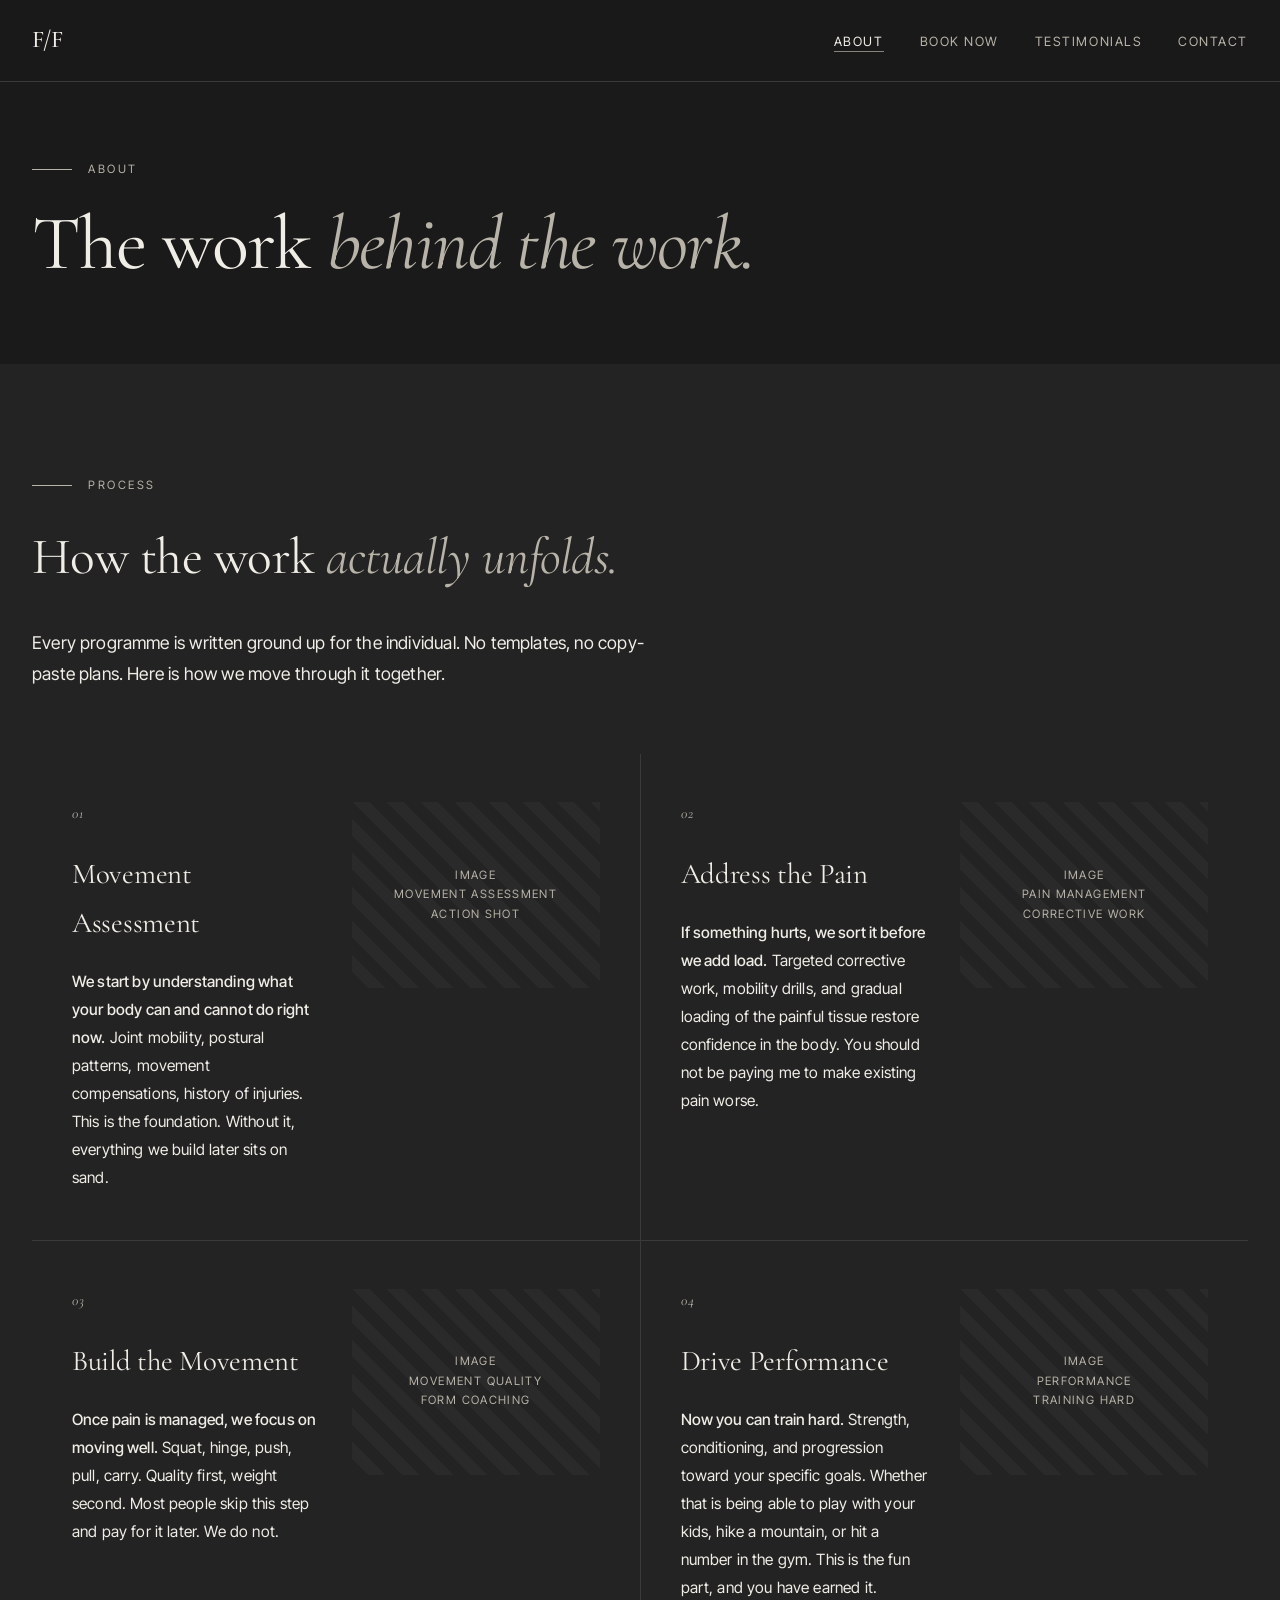
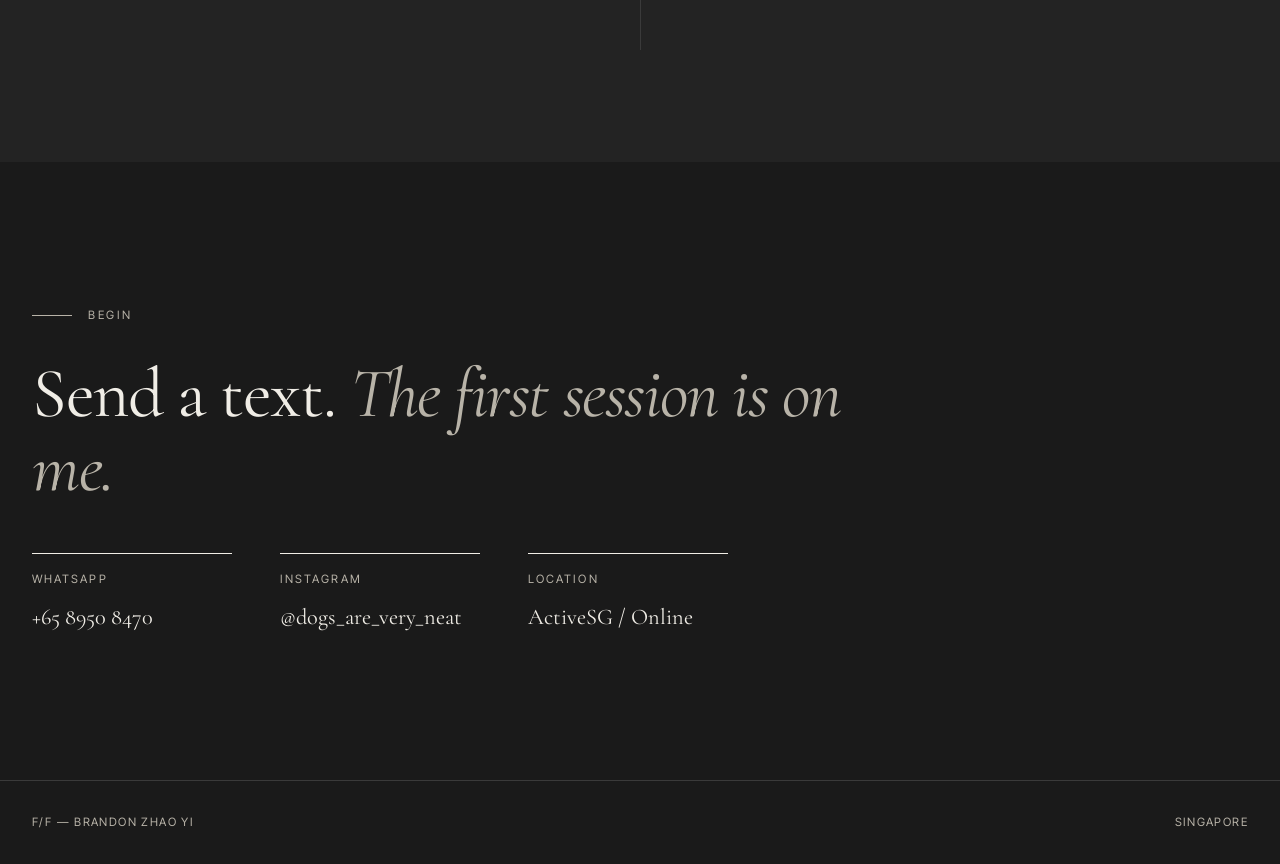
==== about.html @ a5cc58f3 "Restructure to multi-page site with shared CSS/JS and nav card triangle - Extract all text content t" ====
<!DOCTYPE html>
<html lang="en">
<head>
<meta charset="UTF-8" />
<meta name="viewport" content="width=device-width, initial-scale=1.0" />
<title>About — F/F | Brandon Zhao Yi</title>

<link rel="preconnect" href="https://fonts.googleapis.com" />
<link rel="preconnect" href="https://fonts.gstatic.com" crossorigin />
<link href="https://fonts.googleapis.com/css2?family=Cormorant+Garamond:ital,wght@0,300;0,400;0,500;1,300;1,400&family=Inter+Tight:wght@300;400;500&display=swap" rel="stylesheet" />
<link rel="stylesheet" href="styles.css" />
</head>
<body data-page="about">

<nav>
  <a href="index.html" class="logo" id="logo"></a>
  <ul class="nav-links">
    <li><a href="about.html" data-nav="about">About</a></li>
    <li><a href="book.html" data-nav="book">Book Now</a></li>
    <li><a href="testimonials.html" data-nav="testimonials">Testimonials</a></li>
    <li><a href="#contact">Contact</a></li>
  </ul>
</nav>

<div class="page-hero">
  <div class="page-hero-label reveal-up">About</div>
  <h1 class="reveal-up delay-1">The work <em>behind the work.</em></h1>
</div>

<section id="process" class="process-section" style="max-width:none;">
  <div class="process-inner">
    <div class="section-label reveal-up">Process</div>
    <h2 class="section-headline reveal-up delay-1" id="processHeading"></h2>
    <p class="process-intro reveal-up delay-2" id="processIntro"></p>
    <div class="process-grid">

      <div class="process-step reveal-up delay-1">
        <div class="process-step-inner">
          <div class="process-step-content">
            <div class="number" id="process1Number"></div>
            <h3 id="process1Title"></h3>
            <p id="process1Body"></p>
          </div>
          <div class="step-image">
            <div class="image-placeholder">IMAGE<br/>Movement Assessment<br/>Action shot</div>
          </div>
        </div>
      </div>

      <div class="process-step reveal-up delay-2">
        <div class="process-step-inner">
          <div class="process-step-content">
            <div class="number" id="process2Number"></div>
            <h3 id="process2Title"></h3>
            <p id="process2Body"></p>
          </div>
          <div class="step-image">
            <div class="image-placeholder">IMAGE<br/>Pain Management<br/>Corrective work</div>
          </div>
        </div>
      </div>

      <div class="process-step reveal-up delay-3">
        <div class="process-step-inner">
          <div class="process-step-content">
            <div class="number" id="process3Number"></div>
            <h3 id="process3Title"></h3>
            <p id="process3Body"></p>
          </div>
          <div class="step-image">
            <div class="image-placeholder">IMAGE<br/>Movement Quality<br/>Form coaching</div>
          </div>
        </div>
      </div>

      <div class="process-step reveal-up delay-4">
        <div class="process-step-inner">
          <div class="process-step-content">
            <div class="number" id="process4Number"></div>
            <h3 id="process4Title"></h3>
            <p id="process4Body"></p>
          </div>
          <div class="step-image">
            <div class="image-placeholder">IMAGE<br/>Performance<br/>Training hard</div>
          </div>
        </div>
      </div>

    </div>
  </div>
</section>

<section id="contact" class="contact">
  <div class="section-label reveal-up">Begin</div>
  <h2 class="reveal-up delay-1" id="contactHeading"></h2>
  <div class="contact-methods">
    <div class="contact-method reveal-up delay-2">
      <div class="label">WhatsApp</div>
      <a id="whatsappLink"></a>
    </div>
    <div class="contact-method reveal-up delay-3">
      <div class="label">Instagram</div>
      <a id="instagramLink" target="_blank"></a>
    </div>
    <div class="contact-method reveal-up delay-4">
      <div class="label">Location</div>
      <a id="locationText"></a>
    </div>
  </div>
</section>

<footer>
  <div id="footerLeft"></div>
  <div id="footerRight"></div>
</footer>

<script src="data.js"></script>
<script src="site.js"></script>
<script>
  initCommon();

  setHTML('processHeading', SITE.processHeading + ' <em>' + SITE.processHeadingItalic + '</em>');
  setText('processIntro', SITE.processIntro);

  // Inject process steps — bold the first sentence for scannability
  for (var i = 1; i <= 4; i++) {
    setText('process' + i + 'Number', SITE['process' + i + 'Number']);
    setText('process' + i + 'Title', SITE['process' + i + 'Title']);

    var body = SITE['process' + i + 'Body'];
    var el = document.getElementById('process' + i + 'Body');
    if (el) {
      var dot = body.indexOf('. ');
      if (dot > 0) {
        el.innerHTML = '<strong>' + body.substring(0, dot + 1) + '</strong> ' + body.substring(dot + 2);
      } else {
        el.textContent = body;
      }
    }
  }

  initReveal();
</script>

</body>
</html>
---- styles.css ----
:root {
  --bg: #1a1a1a;
  --bg-alt: #232323;
  --bg-card: #1f1f1f;
  --text: #f0ede6;
  --text-soft: #b8b3a8;
  --text-muted: #888378;
  --line: #3a3a3a;
  --highlight: #f0ede6;
}

* { margin: 0; padding: 0; box-sizing: border-box; }

html {
  scroll-behavior: smooth;
  overflow-y: scroll;
}

html::-webkit-scrollbar { width: 10px; }
html::-webkit-scrollbar-track { background: var(--bg-alt); }
html::-webkit-scrollbar-thumb { background: var(--text-muted); }
html::-webkit-scrollbar-thumb:hover { background: var(--text-soft); }
html { scrollbar-width: thin; scrollbar-color: var(--text-muted) var(--bg-alt); }

body {
  background: var(--bg);
  color: var(--text);
  font-family: 'Inter Tight', sans-serif;
  font-weight: 400;
  line-height: 1.7;
  overflow-x: hidden;
  -webkit-font-smoothing: antialiased;
  font-size: 16px;
}

/* ── NAV ─────────────────────────────────────────────── */
nav {
  position: fixed;
  top: 0; left: 0; right: 0;
  padding: 1.25rem 2rem;
  display: flex;
  justify-content: space-between;
  align-items: center;
  z-index: 100;
  background: rgba(26, 26, 26, 0.88);
  backdrop-filter: blur(10px);
  -webkit-backdrop-filter: blur(10px);
  border-bottom: 1px solid var(--line);
}

.logo {
  font-family: 'Cormorant Garamond', serif;
  font-weight: 500;
  font-size: 1.5rem;
  color: var(--text);
  text-decoration: none;
}

.nav-links {
  display: flex;
  gap: 2.25rem;
  list-style: none;
}

.nav-links a {
  color: var(--text-soft);
  text-decoration: none;
  font-size: 0.8rem;
  letter-spacing: 0.12em;
  text-transform: uppercase;
  transition: color 0.3s;
}

.nav-links a:hover,
.nav-links a.active {
  color: var(--text);
}

.nav-links a.active {
  border-bottom: 1px solid var(--text-muted);
  padding-bottom: 2px;
}

/* ── HERO ────────────────────────────────────────────── */
.hero {
  min-height: 100vh;
  padding: 8rem 2rem 4rem;
  display: flex;
  flex-direction: column;
  justify-content: center;
  position: relative;
}

.hero-meta, .hero-meta-right {
  position: absolute;
  top: 6rem;
  font-size: 0.72rem;
  letter-spacing: 0.18em;
  text-transform: uppercase;
  color: var(--text-soft);
}
.hero-meta { left: 2rem; }
.hero-meta-right { right: 2rem; text-align: right; }

.marquee {
  overflow: hidden;
  white-space: nowrap;
  margin: 1rem 0;
}

.marquee-track {
  display: inline-block;
  animation: marquee-scroll 35s linear infinite;
  font-family: 'Cormorant Garamond', serif;
  font-weight: 400;
  font-size: clamp(4rem, 13vw, 13rem);
  line-height: 1;
  letter-spacing: -0.02em;
  color: var(--text);
}

.marquee-track span {
  display: inline-block;
  padding-right: 4rem;
}

.marquee-track .slash {
  font-style: italic;
  color: var(--text-soft);
}

@keyframes marquee-scroll {
  0%   { transform: translateX(0); }
  100% { transform: translateX(-50%); }
}

.hero-tagline {
  max-width: 560px;
  margin-top: 2rem;
  font-size: 1.05rem;
  color: var(--text);
  line-height: 1.75;
  letter-spacing: 0.01em;
}

.cta-row {
  display: flex;
  gap: 1rem;
  margin-top: 2.5rem;
  flex-wrap: wrap;
}

.btn {
  display: inline-block;
  padding: 0.95rem 2rem;
  font-size: 0.8rem;
  letter-spacing: 0.12em;
  text-transform: uppercase;
  text-decoration: none;
  border: 1px solid var(--text);
  color: var(--text);
  background: transparent;
  transition: background 0.3s, color 0.3s;
  cursor: pointer;
  font-family: inherit;
}

.btn:hover { background: var(--text); color: var(--bg); }

.btn-filled {
  background: var(--text);
  color: var(--bg);
}

.btn-filled:hover { background: transparent; color: var(--text); }

/* ── SECTIONS ────────────────────────────────────────── */
section {
  padding: 7rem 2rem;
  max-width: 1400px;
  margin: 0 auto;
}

.section-label {
  font-size: 0.72rem;
  letter-spacing: 0.22em;
  text-transform: uppercase;
  color: var(--text-soft);
  margin-bottom: 2rem;
  display: flex;
  align-items: center;
  gap: 1rem;
}

.section-label::before {
  content: '';
  width: 40px;
  height: 1px;
  background: var(--text-soft);
}

/* ── PAGE HERO (sub-pages) ───────────────────────────── */
.page-hero {
  padding: 10rem 2rem 5rem;
  max-width: 1400px;
  margin: 0 auto;
}

.page-hero-label {
  font-size: 0.72rem;
  letter-spacing: 0.22em;
  text-transform: uppercase;
  color: var(--text-soft);
  margin-bottom: 1.5rem;
  display: flex;
  align-items: center;
  gap: 1rem;
}

.page-hero-label::before {
  content: '';
  width: 40px;
  height: 1px;
  background: var(--text-soft);
}

.page-hero h1 {
  font-family: 'Cormorant Garamond', serif;
  font-weight: 400;
  font-size: clamp(2.8rem, 6vw, 5.5rem);
  line-height: 1.05;
  letter-spacing: -0.02em;
  color: var(--text);
  max-width: 900px;
}

.page-hero h1 em {
  font-style: italic;
  color: var(--text-soft);
}

/* ── PHILOSOPHY ──────────────────────────────────────── */
.philosophy {
  display: grid;
  grid-template-columns: 1fr 1fr;
  gap: 5rem;
  align-items: start;
}

.philosophy-text h2,
.section-headline {
  font-family: 'Cormorant Garamond', serif;
  font-weight: 400;
  font-size: clamp(2rem, 4vw, 3.2rem);
  line-height: 1.15;
  letter-spacing: -0.01em;
  margin-bottom: 2.5rem;
  color: var(--text);
}

.philosophy-text h2 em,
.section-headline em {
  font-style: italic;
  color: var(--text-soft);
}

.philosophy-text p {
  font-size: 1.05rem;
  color: var(--text);
  margin-bottom: 2rem;
  max-width: 480px;
  line-height: 1.8;
  letter-spacing: 0.01em;
}

.philosophy-text p::first-line {
  font-weight: 500;
}

.philosophy-image {
  aspect-ratio: 3/4;
  background: var(--bg-alt);
  position: relative;
  overflow: hidden;
}

/* ── IMAGE PLACEHOLDERS ──────────────────────────────── */
.image-placeholder {
  position: absolute;
  inset: 0;
  display: flex;
  align-items: center;
  justify-content: center;
  color: var(--text-soft);
  font-size: 0.72rem;
  letter-spacing: 0.12em;
  text-transform: uppercase;
  text-align: center;
  padding: 2rem;
  background: repeating-linear-gradient(
    45deg,
    var(--bg-alt),
    var(--bg-alt) 12px,
    #2a2a2a 12px,
    #2a2a2a 24px
  );
}

.service-card-image {
  aspect-ratio: 16/9;
  background: var(--bg);
  position: relative;
  overflow: hidden;
  margin: -2.75rem -2.75rem 2rem;
}

.process-step-inner {
  display: grid;
  grid-template-columns: 1fr 1fr;
  gap: 2rem;
  align-items: start;
}

.step-image {
  aspect-ratio: 4/3;
  background: var(--bg);
  position: relative;
  overflow: hidden;
}

.testimonial-photo {
  width: 72px;
  height: 72px;
  background: var(--bg-alt);
  position: relative;
  overflow: hidden;
  margin-bottom: 1.25rem;
}

/* ── NAV CARDS (landing page triangle) ──────────────── */
.nav-cards-section {
  padding: 0;
  max-width: none;
  margin: 0;
}

.nav-cards {
  display: grid;
  grid-template-columns: 1fr 1fr;
  gap: 1px;
  background: var(--line);
}

.nav-card {
  position: relative;
  overflow: hidden;
  min-height: 260px;
  background: rgba(240, 237, 230, 0.04);
  display: flex;
  flex-direction: column;
  justify-content: flex-end;
  padding: 2.75rem;
  text-decoration: none;
  color: var(--text);
  transition: background 0.4s ease, border-color 0.3s ease;
  border: none;
}

.nav-card:hover {
  background: rgba(240, 237, 230, 0.09);
}

.nav-card--top {
  grid-column: 1 / -1;
  min-height: 300px;
}

.nav-card-label {
  font-size: 0.72rem;
  letter-spacing: 0.22em;
  text-transform: uppercase;
  color: var(--text-muted);
  margin-bottom: 0.75rem;
  transition: color 0.3s;
}

.nav-card:hover .nav-card-label {
  color: var(--text-soft);
}

.nav-card-title {
  font-family: 'Cormorant Garamond', serif;
  font-weight: 400;
  font-size: clamp(2rem, 3.5vw, 3rem);
  line-height: 1.1;
  letter-spacing: -0.01em;
  color: var(--text);
}

.nav-card-arrow {
  position: absolute;
  top: 2.75rem;
  right: 2.75rem;
  font-size: 1.3rem;
  color: var(--text-muted);
  transition: transform 0.3s ease, color 0.3s ease;
}

.nav-card:hover .nav-card-arrow {
  transform: translateX(6px);
  color: var(--text-soft);
}

/* Hover preview overlay — slides up from bottom */
.nav-card-overlay {
  position: absolute;
  bottom: 0;
  left: 0;
  right: 0;
  background: rgba(26, 26, 26, 0.93);
  padding: 1.5rem 2.75rem;
  transform: translateY(100%);
  transition: transform 0.35s ease;
  border-top: 1px solid var(--line);
}

.nav-card:hover .nav-card-overlay {
  transform: translateY(0);
}

.nav-card-overlay p {
  font-family: 'Cormorant Garamond', serif;
  font-style: italic;
  font-size: 1.1rem;
  color: var(--text-soft);
  line-height: 1.5;
  max-width: 480px;
}

/* ── SERVICES (book now page) ────────────────────────── */
.services-overview-section {
  padding: 5rem 2rem 2rem;
  max-width: 1400px;
  margin: 0 auto;
}

.services-overview-block {
  border-left: 2px solid var(--text-muted);
  padding-left: 2rem;
  max-width: 680px;
}

.services-overview-block p {
  font-size: 1.1rem;
  color: var(--text);
  line-height: 1.8;
  letter-spacing: 0.01em;
}

.services-overview-placeholder {
  font-style: italic;
  color: var(--text-muted);
  font-size: 0.9rem;
}

.services-grid {
  display: grid;
  grid-template-columns: repeat(2, 1fr);
  gap: 1px;
  background: var(--line);
  margin-top: 3rem;
}

.service-card {
  background: var(--bg-card);
  padding: 2.75rem;
  display: flex;
  flex-direction: column;
  min-height: 320px;
}

.service-card h3 {
  font-family: 'Cormorant Garamond', serif;
  font-weight: 500;
  font-size: 1.65rem;
  margin-bottom: 0.5rem;
  color: var(--text);
}

.service-card .price {
  font-family: 'Cormorant Garamond', serif;
  font-style: italic;
  color: var(--text-soft);
  margin-bottom: 1.5rem;
  font-size: 1.05rem;
}

.service-card p {
  color: var(--text);
  font-size: 0.97rem;
  margin-bottom: auto;
  line-height: 1.75;
  letter-spacing: 0.01em;
}

.service-card .pack-detail {
  margin-top: 1.5rem;
}

.pack-detail-list {
  list-style: none;
  padding-top: 1.25rem;
  border-top: 1px solid var(--line);
}

.pack-detail-list li {
  font-size: 0.85rem;
  color: var(--text-soft);
  padding: 0.4rem 0;
  display: flex;
  align-items: center;
  gap: 0.75rem;
  line-height: 1.5;
}

.pack-detail-list li::before {
  content: '—';
  color: var(--text-muted);
  flex-shrink: 0;
}

/* ── PROCESS ─────────────────────────────────────────── */
.process-section {
  background: var(--bg-alt);
  padding: 7rem 2rem;
  margin: 0;
  max-width: none;
}

.process-inner {
  max-width: 1400px;
  margin: 0 auto;
}

.process-intro {
  font-size: 1.1rem;
  color: var(--text);
  max-width: 640px;
  margin-bottom: 4rem;
  line-height: 1.8;
  letter-spacing: 0.01em;
}

.process-grid {
  display: grid;
  grid-template-columns: repeat(2, 1fr);
  gap: 1px;
  background: var(--line);
}

.process-step {
  background: var(--bg-alt);
  padding: 3rem 2.5rem;
  position: relative;
}

.process-step .number {
  font-family: 'Cormorant Garamond', serif;
  font-style: italic;
  font-size: 0.9rem;
  color: var(--text-soft);
  letter-spacing: 0.1em;
  margin-bottom: 1.5rem;
}

.process-step h3 {
  font-family: 'Cormorant Garamond', serif;
  font-weight: 400;
  font-size: 1.8rem;
  margin-bottom: 1.25rem;
  color: var(--text);
  letter-spacing: -0.01em;
}

.process-step p {
  color: var(--text);
  font-size: 0.97rem;
  line-height: 1.8;
  letter-spacing: 0.01em;
}

.process-step p strong {
  font-weight: 500;
  color: var(--text);
}

/* ── TESTIMONIALS ────────────────────────────────────── */
.testimonials {
  background: var(--bg);
  padding: 7rem 2rem;
  margin: 0;
  max-width: none;
}

.testimonials-inner {
  max-width: 1400px;
  margin: 0 auto;
}

.testimonial-grid {
  display: grid;
  grid-template-columns: repeat(2, 1fr);
  gap: 3.5rem;
  margin-top: 3rem;
}

.testimonial {
  border-left: 1px solid var(--text-muted);
  padding-left: 1.75rem;
}

.testimonial blockquote {
  font-family: 'Cormorant Garamond', serif;
  font-weight: 400;
  font-size: 1.3rem;
  line-height: 1.6;
  margin-bottom: 1.5rem;
  color: var(--text);
  font-style: italic;
}

.testimonial cite {
  font-style: normal;
  font-size: 0.78rem;
  letter-spacing: 0.18em;
  text-transform: uppercase;
  color: var(--text-soft);
}

/* ── CREDENTIALS ─────────────────────────────────────── */
.creds {
  display: grid;
  grid-template-columns: 1fr 2fr;
  gap: 5rem;
  align-items: start;
}

.creds-list {
  list-style: none;
}

.creds-list li {
  padding: 1.4rem 0;
  border-bottom: 1px solid var(--line);
  display: flex;
  justify-content: space-between;
  align-items: baseline;
  gap: 1rem;
  font-size: 0.97rem;
  color: var(--text);
}

.creds-list li span:last-child {
  color: var(--text-soft);
  font-size: 0.75rem;
  letter-spacing: 0.12em;
  text-transform: uppercase;
  flex-shrink: 0;
}

/* ── CONTACT ─────────────────────────────────────────── */
.contact {
  text-align: left;
  padding: 9rem 2rem;
}

.contact h2 {
  font-family: 'Cormorant Garamond', serif;
  font-weight: 400;
  font-size: clamp(2.3rem, 5.5vw, 4.5rem);
  line-height: 1.05;
  letter-spacing: -0.02em;
  margin-bottom: 3rem;
  max-width: 900px;
  color: var(--text);
}

.contact h2 em {
  font-style: italic;
  color: var(--text-soft);
}

.contact-methods {
  display: flex;
  gap: 3rem;
  flex-wrap: wrap;
  margin-top: 3rem;
}

.contact-method {
  border-top: 1px solid var(--text);
  padding-top: 1rem;
  min-width: 200px;
}

.contact-method .label {
  font-size: 0.72rem;
  letter-spacing: 0.18em;
  text-transform: uppercase;
  color: var(--text-soft);
  margin-bottom: 0.5rem;
}

.contact-method a {
  font-family: 'Cormorant Garamond', serif;
  font-size: 1.4rem;
  color: var(--text);
  text-decoration: none;
  transition: opacity 0.3s;
}

.contact-method a:hover { opacity: 0.6; }

/* ── FOOTER ──────────────────────────────────────────── */
footer {
  border-top: 1px solid var(--line);
  padding: 2rem;
  display: flex;
  justify-content: space-between;
  font-size: 0.72rem;
  letter-spacing: 0.12em;
  text-transform: uppercase;
  color: var(--text-soft);
  flex-wrap: wrap;
  gap: 1rem;
}

/* ── SCROLL REVEAL ───────────────────────────────────── */
.reveal-up {
  opacity: 0;
  transform: translateY(40px);
  transition: opacity 0.85s ease, transform 0.85s ease;
}

.reveal-left {
  opacity: 0;
  transform: translateX(-50px);
  transition: opacity 0.85s ease, transform 0.85s ease;
}

.reveal-right {
  opacity: 0;
  transform: translateX(50px);
  transition: opacity 0.85s ease, transform 0.85s ease;
}

.reveal-up.visible,
.reveal-left.visible,
.reveal-right.visible {
  opacity: 1;
  transform: translate(0, 0);
}

.delay-1 { transition-delay: 0.12s; }
.delay-2 { transition-delay: 0.24s; }
.delay-3 { transition-delay: 0.36s; }
.delay-4 { transition-delay: 0.48s; }

/* ── MOBILE ──────────────────────────────────────────── */
@media (max-width: 768px) {
  body { font-size: 15px; }

  nav { padding: 1rem 1.25rem; }
  .logo { font-size: 1.3rem; }
  .nav-links { gap: 1.25rem; }
  .nav-links a { font-size: 0.7rem; letter-spacing: 0.08em; }

  .hero {
    padding: 7rem 1.25rem 3rem;
    min-height: auto;
  }
  .hero-meta, .hero-meta-right {
    position: static;
    margin-bottom: 0.5rem;
    font-size: 0.65rem;
    text-align: left;
  }
  .hero-meta-right { margin-bottom: 1.5rem; }

  .marquee-track { font-size: clamp(3rem, 18vw, 6rem); }
  .marquee-track span { padding-right: 2rem; }

  .hero-tagline { font-size: 1rem; margin-top: 1.5rem; }

  .cta-row { flex-direction: column; gap: 0.75rem; }
  .btn { width: 100%; text-align: center; padding: 1rem; }

  section { padding: 4.5rem 1.25rem; }
  .testimonials, .process-section { padding: 4.5rem 1.25rem; }
  .contact { padding: 5rem 1.25rem; }

  .page-hero { padding: 7rem 1.25rem 3rem; }

  .philosophy,
  .services-grid,
  .process-grid,
  .testimonial-grid,
  .creds {
    grid-template-columns: 1fr;
    gap: 2.5rem;
  }

  .services-grid, .process-grid { gap: 1px; }
  .service-card, .process-step {
    padding: 2rem 1.5rem;
    min-height: auto;
  }

  .process-step-inner { grid-template-columns: 1fr; }
  .service-card-image { margin: -2rem -1.5rem 1.5rem; }

  .testimonial { padding-left: 1.25rem; }
  .testimonial blockquote { font-size: 1.1rem; }

  .contact-methods { flex-direction: column; gap: 1.5rem; }
  .contact-method { width: 100%; }
  .contact-method a { font-size: 1.2rem; }

  .creds-list li {
    flex-direction: column;
    align-items: flex-start;
    gap: 0.4rem;
  }

  footer { flex-direction: column; text-align: center; }

  /* Nav cards on mobile — stack and show preview text inline */
  .nav-cards {
    grid-template-columns: 1fr;
  }
  .nav-card--top {
    grid-column: 1;
  }
  .nav-card {
    min-height: 180px;
  }
  .nav-card-overlay {
    position: static;
    transform: none;
    background: transparent;
    border-top: 1px solid var(--line);
    padding: 1rem 0 0;
  }
  .nav-card-overlay p {
    font-size: 0.97rem;
  }

  .services-overview-section { padding: 3rem 1.25rem 1rem; }
}
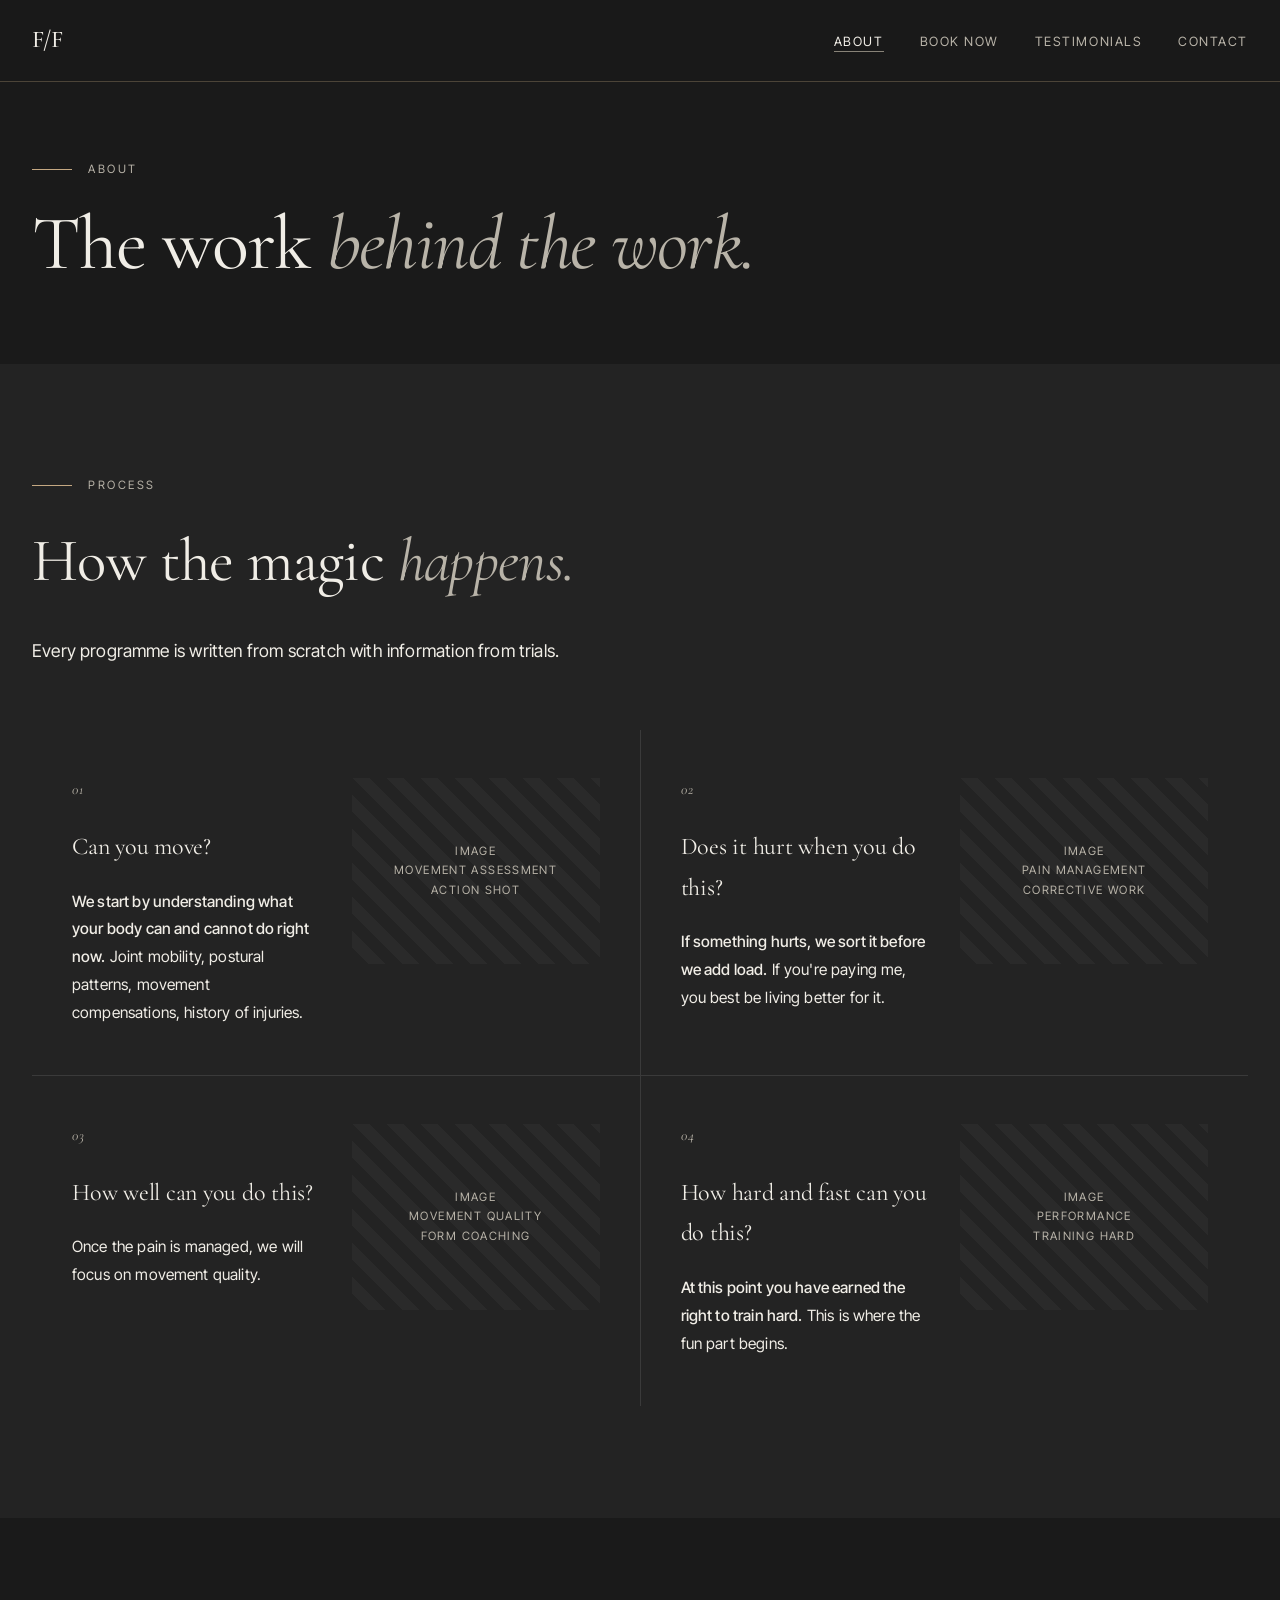
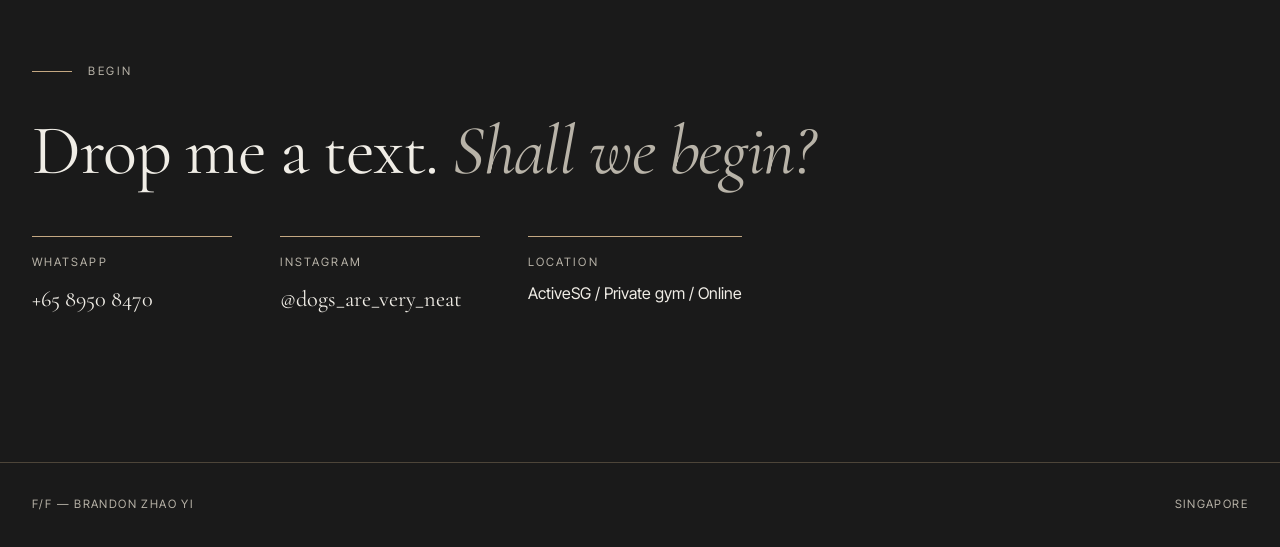
==== commit b056f744: "Implement critique fixes + simplify entire codebase Content fixes: - Add featured client quote secti" ====
--- a/about.html
+++ b/about.html
@@ -4,7 +4,6 @@
 <meta charset="UTF-8" />
 <meta name="viewport" content="width=device-width, initial-scale=1.0" />
 <title>About — F/F | Brandon Zhao Yi</title>
-
 <link rel="preconnect" href="https://fonts.googleapis.com" />
 <link rel="preconnect" href="https://fonts.gstatic.com" crossorigin />
 <link href="https://fonts.googleapis.com/css2?family=Cormorant+Garamond:ital,wght@0,300;0,400;0,500;1,300;1,400&family=Inter+Tight:wght@300;400;500&display=swap" rel="stylesheet" />
@@ -26,6 +25,12 @@
   <div class="page-hero-label reveal-up">About</div>
   <h1 class="reveal-up delay-1">The work <em>behind the work.</em></h1>
 </div>
+
+<!-- Personal intro — shown when aboutIntro is filled in data.js -->
+<section id="aboutIntroSection" class="about-intro-section">
+  <div class="section-label reveal-up">About me</div>
+  <p class="about-intro-text reveal-up delay-1" id="aboutIntroText"></p>
+</section>
 
 <section id="process" class="process-section" style="max-width:none;">
   <div class="process-inner">
@@ -93,20 +98,7 @@
 <section id="contact" class="contact">
   <div class="section-label reveal-up">Begin</div>
   <h2 class="reveal-up delay-1" id="contactHeading"></h2>
-  <div class="contact-methods">
-    <div class="contact-method reveal-up delay-2">
-      <div class="label">WhatsApp</div>
-      <a id="whatsappLink"></a>
-    </div>
-    <div class="contact-method reveal-up delay-3">
-      <div class="label">Instagram</div>
-      <a id="instagramLink" target="_blank"></a>
-    </div>
-    <div class="contact-method reveal-up delay-4">
-      <div class="label">Location</div>
-      <a id="locationText"></a>
-    </div>
-  </div>
+  <div class="contact-methods" id="contactMethods"></div>
 </section>
 
 <footer>
@@ -118,27 +110,7 @@
 <script src="site.js"></script>
 <script>
   initCommon();
-
-  setHTML('processHeading', SITE.processHeading + ' <em>' + SITE.processHeadingItalic + '</em>');
-  setText('processIntro', SITE.processIntro);
-
-  // Inject process steps — bold the first sentence for scannability
-  for (var i = 1; i <= 4; i++) {
-    setText('process' + i + 'Number', SITE['process' + i + 'Number']);
-    setText('process' + i + 'Title', SITE['process' + i + 'Title']);
-
-    var body = SITE['process' + i + 'Body'];
-    var el = document.getElementById('process' + i + 'Body');
-    if (el) {
-      var dot = body.indexOf('. ');
-      if (dot > 0) {
-        el.innerHTML = '<strong>' + body.substring(0, dot + 1) + '</strong> ' + body.substring(dot + 2);
-      } else {
-        el.textContent = body;
-      }
-    }
-  }
-
+  initAboutPage();
   initReveal();
 </script>
 
--- a/styles.css
+++ b/styles.css
@@ -7,6 +7,8 @@
   --text-muted: #888378;
   --line: #3a3a3a;
   --highlight: #f0ede6;
+  --beige: #c4a882;
+  --beige-subtle: rgba(196, 168, 130, 0.3);
 }
 
 * { margin: 0; padding: 0; box-sizing: border-box; }
@@ -45,7 +47,7 @@
   background: rgba(26, 26, 26, 0.88);
   backdrop-filter: blur(10px);
   -webkit-backdrop-filter: blur(10px);
-  border-bottom: 1px solid var(--line);
+  border-bottom: 1px solid var(--beige-subtle);
 }
 
 .logo {
@@ -196,7 +198,7 @@
   content: '';
   width: 40px;
   height: 1px;
-  background: var(--text-soft);
+  background: var(--beige);
 }
 
 /* ── PAGE HERO (sub-pages) ───────────────────────────── */
@@ -221,7 +223,7 @@
   content: '';
   width: 40px;
   height: 1px;
-  background: var(--text-soft);
+  background: var(--beige);
 }
 
 .page-hero h1 {
@@ -251,8 +253,8 @@
 .section-headline {
   font-family: 'Cormorant Garamond', serif;
   font-weight: 400;
-  font-size: clamp(2rem, 4vw, 3.2rem);
-  line-height: 1.15;
+  font-size: clamp(2.4rem, 5vw, 3.8rem);
+  line-height: 1.1;
   letter-spacing: -0.01em;
   margin-bottom: 2.5rem;
   color: var(--text);
@@ -348,67 +350,80 @@
   display: grid;
   grid-template-columns: 1fr 1fr;
   gap: 1px;
-  background: var(--line);
+  background: var(--bg);
 }
 
 .nav-card {
   position: relative;
   overflow: hidden;
-  min-height: 260px;
-  background: rgba(240, 237, 230, 0.04);
+  min-height: 320px;
+  background: var(--bg-card);
   display: flex;
   flex-direction: column;
-  justify-content: flex-end;
+  justify-content: center;
+  align-items: center;
+  text-align: center;
   padding: 2.75rem;
   text-decoration: none;
   color: var(--text);
-  transition: background 0.4s ease, border-color 0.3s ease;
-  border: none;
+  transition: background 0.4s ease;
+  border: 1px solid var(--beige-subtle);
 }
 
 .nav-card:hover {
-  background: rgba(240, 237, 230, 0.09);
+  background: #262626;
 }
 
 .nav-card--top {
   grid-column: 1 / -1;
-  min-height: 300px;
+  min-height: 360px;
 }
 
 .nav-card-label {
-  font-size: 0.72rem;
-  letter-spacing: 0.22em;
-  text-transform: uppercase;
+  font-family: 'Cormorant Garamond', serif;
+  font-weight: 500;
+  font-size: clamp(3rem, 5vw, 4.2rem);
+  letter-spacing: -0.01em;
+  text-transform: none;
+  color: var(--text);
+  margin-bottom: 0.5rem;
+  line-height: 1.05;
+  transition: color 0.3s;
+}
+
+.nav-card:hover .nav-card-label {
+  color: var(--text);
+}
+
+.nav-card-title {
+  font-family: 'Inter Tight', sans-serif;
+  font-weight: 400;
+  font-size: 0.82rem;
+  letter-spacing: 0.1em;
+  line-height: 1.5;
   color: var(--text-muted);
-  margin-bottom: 0.75rem;
-  transition: color 0.3s;
-}
-
-.nav-card:hover .nav-card-label {
-  color: var(--text-soft);
-}
-
-.nav-card-title {
-  font-family: 'Cormorant Garamond', serif;
-  font-weight: 400;
-  font-size: clamp(2rem, 3.5vw, 3rem);
-  line-height: 1.1;
-  letter-spacing: -0.01em;
-  color: var(--text);
+  text-transform: uppercase;
+}
+
+.nav-card-title em {
+  font-style: italic;
+  color: var(--text-muted);
+  text-transform: none;
+  letter-spacing: 0.02em;
 }
 
 .nav-card-arrow {
-  position: absolute;
-  top: 2.75rem;
-  right: 2.75rem;
-  font-size: 1.3rem;
-  color: var(--text-muted);
-  transition: transform 0.3s ease, color 0.3s ease;
+  display: block;
+  margin-top: 1.5rem;
+  font-size: 1.1rem;
+  color: var(--beige);
+  opacity: 0.6;
+  transition: transform 0.3s ease, opacity 0.3s ease;
 }
 
 .nav-card:hover .nav-card-arrow {
   transform: translateX(6px);
-  color: var(--text-soft);
+  opacity: 1;
 }
 
 /* Hover preview overlay — slides up from bottom */
@@ -421,7 +436,7 @@
   padding: 1.5rem 2.75rem;
   transform: translateY(100%);
   transition: transform 0.35s ease;
-  border-top: 1px solid var(--line);
+  border-top: 1px solid var(--beige-subtle);
 }
 
 .nav-card:hover .nav-card-overlay {
@@ -435,6 +450,46 @@
   color: var(--text-soft);
   line-height: 1.5;
   max-width: 480px;
+}
+
+/* ── FEATURED QUOTE (landing page) ──────────────────── */
+.featured-quote-section {
+  padding: 5rem 2rem;
+  max-width: 900px;
+  margin: 0 auto;
+  text-align: center;
+}
+
+.featured-quote-section blockquote {
+  font-family: 'Cormorant Garamond', serif;
+  font-size: clamp(1.4rem, 3vw, 2rem);
+  font-style: italic;
+  line-height: 1.55;
+  color: var(--text);
+  margin-bottom: 1.25rem;
+}
+
+.featured-quote-section cite {
+  font-style: normal;
+  font-size: 0.78rem;
+  letter-spacing: 0.18em;
+  text-transform: uppercase;
+  color: var(--text-soft);
+}
+
+/* ── ABOUT INTRO (about page) ────────────────────────── */
+.about-intro-section {
+  padding: 5rem 2rem 0;
+  max-width: 1400px;
+  margin: 0 auto;
+}
+
+.about-intro-text {
+  font-size: 1.1rem;
+  color: var(--text);
+  line-height: 1.8;
+  max-width: 680px;
+  letter-spacing: 0.01em;
 }
 
 /* ── SERVICES (book now page) ────────────────────────── */
@@ -445,7 +500,7 @@
 }
 
 .services-overview-block {
-  border-left: 2px solid var(--text-muted);
+  border-left: 2px solid var(--beige);
   padding-left: 2rem;
   max-width: 680px;
 }
@@ -482,7 +537,7 @@
 .service-card h3 {
   font-family: 'Cormorant Garamond', serif;
   font-weight: 500;
-  font-size: 1.65rem;
+  font-size: 1.4rem;
   margin-bottom: 0.5rem;
   color: var(--text);
 }
@@ -501,6 +556,7 @@
   margin-bottom: auto;
   line-height: 1.75;
   letter-spacing: 0.01em;
+  max-width: 65ch;
 }
 
 .service-card .pack-detail {
@@ -510,7 +566,7 @@
 .pack-detail-list {
   list-style: none;
   padding-top: 1.25rem;
-  border-top: 1px solid var(--line);
+  border-top: 1px solid var(--beige-subtle);
 }
 
 .pack-detail-list li {
@@ -527,6 +583,31 @@
   content: '—';
   color: var(--text-muted);
   flex-shrink: 0;
+}
+
+.btn-book {
+  margin-top: 2rem;
+  padding: 1.15rem 2rem;
+  min-height: 56px;
+  display: flex;
+  align-items: center;
+  justify-content: center;
+  background: var(--beige);
+  color: #1a1a1a;
+  font-family: 'Inter Tight', sans-serif;
+  font-size: 0.85rem;
+  font-weight: 500;
+  letter-spacing: 0.14em;
+  text-transform: uppercase;
+  text-decoration: none;
+  border: 1px solid var(--beige);
+  transition: background 0.25s, color 0.25s;
+  flex-shrink: 0;
+}
+
+.btn-book:hover {
+  background: transparent;
+  color: var(--beige);
 }
 
 /* ── PROCESS ─────────────────────────────────────────── */
@@ -576,7 +657,7 @@
 .process-step h3 {
   font-family: 'Cormorant Garamond', serif;
   font-weight: 400;
-  font-size: 1.8rem;
+  font-size: 1.5rem;
   margin-bottom: 1.25rem;
   color: var(--text);
   letter-spacing: -0.01em;
@@ -587,6 +668,7 @@
   font-size: 0.97rem;
   line-height: 1.8;
   letter-spacing: 0.01em;
+  max-width: 65ch;
 }
 
 .process-step p strong {
@@ -615,7 +697,7 @@
 }
 
 .testimonial {
-  border-left: 1px solid var(--text-muted);
+  border-left: 1px solid var(--beige);
   padding-left: 1.75rem;
 }
 
@@ -651,7 +733,7 @@
 
 .creds-list li {
   padding: 1.4rem 0;
-  border-bottom: 1px solid var(--line);
+  border-bottom: 1px solid var(--beige-subtle);
   display: flex;
   justify-content: space-between;
   align-items: baseline;
@@ -698,7 +780,7 @@
 }
 
 .contact-method {
-  border-top: 1px solid var(--text);
+  border-top: 1px solid var(--beige);
   padding-top: 1rem;
   min-width: 200px;
 }
@@ -723,7 +805,7 @@
 
 /* ── FOOTER ──────────────────────────────────────────── */
 footer {
-  border-top: 1px solid var(--line);
+  border-top: 1px solid var(--beige-subtle);
   padding: 2rem;
   display: flex;
   justify-content: space-between;
@@ -840,15 +922,19 @@
   }
   .nav-card--top {
     grid-column: 1;
+    min-height: 220px;
   }
   .nav-card {
-    min-height: 180px;
+    min-height: 200px;
+    align-items: flex-start;
+    text-align: left;
+    background: var(--bg-card);
   }
   .nav-card-overlay {
     position: static;
     transform: none;
     background: transparent;
-    border-top: 1px solid var(--line);
+    border-top: 1px solid var(--beige-subtle);
     padding: 1rem 0 0;
   }
   .nav-card-overlay p {
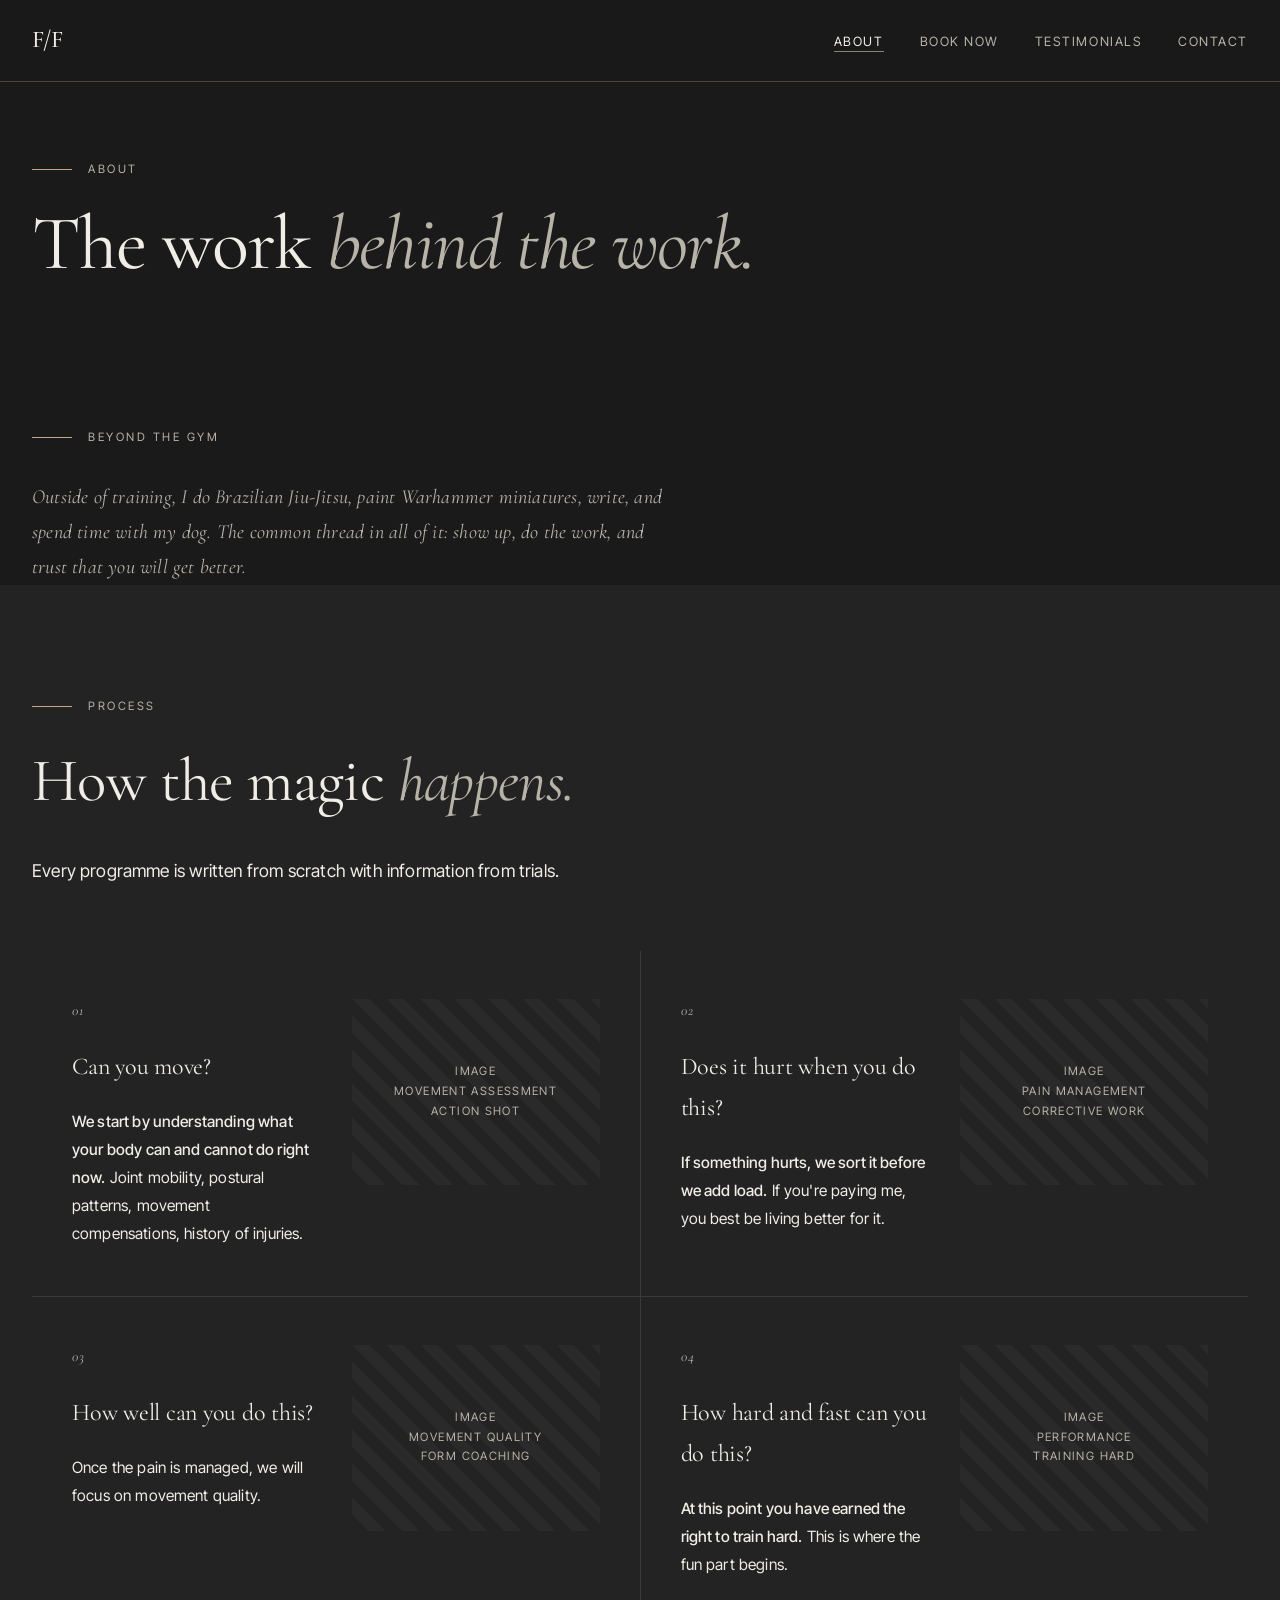
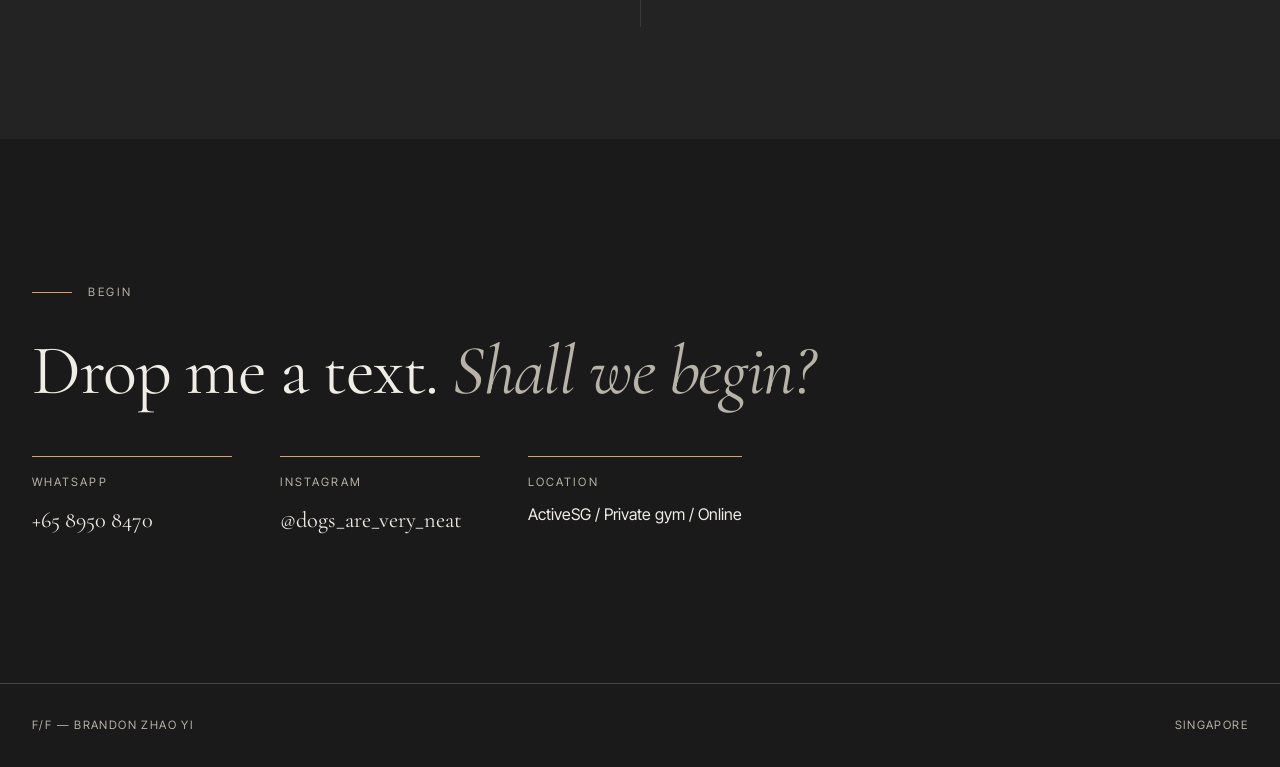
==== commit 96540302: "Add articles/Substack section and hobbies to About page Articles section: - 3 featured articles with" ====
--- a/about.html
+++ b/about.html
@@ -30,6 +30,30 @@
 <section id="aboutIntroSection" class="about-intro-section">
   <div class="section-label reveal-up">About me</div>
   <p class="about-intro-text reveal-up delay-1" id="aboutIntroText"></p>
+</section>
+
+<!-- Hobbies — shown when hobbies is filled in data.js -->
+<section id="hobbiesSection" class="hobbies-section">
+  <div class="section-label reveal-up">Beyond the gym</div>
+  <p class="hobbies-text reveal-up delay-1" id="hobbiesText"></p>
+</section>
+
+<!-- Articles — shown when any article is filled in data.js -->
+<section id="articlesSection" class="articles-section">
+  <div class="section-label reveal-up">Writing</div>
+  <h2 class="section-headline reveal-up delay-1" id="articlesHeading"></h2>
+
+  <!-- 3 featured articles with alternating image/text layout -->
+  <div id="articlesFeatured"></div>
+
+  <!-- Scrollable archive of older articles -->
+  <div id="articlesArchiveWrapper">
+    <div class="section-label reveal-up">More</div>
+    <div class="articles-archive" id="articlesArchive"></div>
+  </div>
+
+  <!-- Link to full Substack -->
+  <div class="articles-substack reveal-up" id="articlesSubstack"></div>
 </section>
 
 <section id="process" class="process-section" style="max-width:none;">
--- a/styles.css
+++ b/styles.css
@@ -609,6 +609,171 @@
   background: transparent;
   color: var(--beige);
 }
+
+/* ── HOBBIES (about page) ────────────────────────────── */
+.hobbies-section {
+  padding: 4rem 2rem 0;
+  max-width: 1400px;
+  margin: 0 auto;
+}
+
+.hobbies-text {
+  font-family: 'Cormorant Garamond', serif;
+  font-style: italic;
+  font-size: 1.25rem;
+  color: var(--text-soft);
+  line-height: 1.75;
+  max-width: 640px;
+  letter-spacing: 0.01em;
+}
+
+/* ── ARTICLES (about page) ───────────────────────────── */
+.articles-section {
+  padding: 6rem 2rem;
+  max-width: 1400px;
+  margin: 0 auto;
+}
+
+/* Featured articles: alternating image/text */
+.articles-featured {
+  margin-top: 3rem;
+}
+
+.article-featured {
+  display: grid;
+  grid-template-columns: 1fr 1fr;
+  gap: 5rem;
+  align-items: center;
+  padding: 4rem 0;
+  border-bottom: 1px solid var(--beige-subtle);
+}
+
+.article-featured:last-child {
+  border-bottom: none;
+}
+
+/* Even articles: swap image and text order */
+.article-featured:nth-child(even) .article-featured-image { order: 2; }
+.article-featured:nth-child(even) .article-featured-text  { order: 1; }
+
+.article-featured-image {
+  aspect-ratio: 3/2;
+  background: var(--bg-alt);
+  position: relative;
+  overflow: hidden;
+}
+
+.article-featured-text h3 {
+  font-family: 'Cormorant Garamond', serif;
+  font-weight: 400;
+  font-size: clamp(1.6rem, 3vw, 2.2rem);
+  line-height: 1.2;
+  letter-spacing: -0.01em;
+  color: var(--text);
+  margin-bottom: 1.25rem;
+}
+
+.article-featured-text p {
+  font-size: 0.97rem;
+  color: var(--text-soft);
+  line-height: 1.8;
+  margin-bottom: 1.5rem;
+  max-width: 55ch;
+}
+
+.article-read-link {
+  font-family: 'Inter Tight', sans-serif;
+  font-size: 0.78rem;
+  letter-spacing: 0.14em;
+  text-transform: uppercase;
+  color: var(--beige);
+  text-decoration: none;
+  display: inline-flex;
+  align-items: center;
+  gap: 0.5rem;
+  transition: gap 0.25s ease;
+}
+
+.article-read-link:hover { gap: 0.9rem; }
+
+/* Archive scroller */
+.articles-archive-wrapper {
+  margin-top: 4rem;
+  padding-top: 3rem;
+  border-top: 1px solid var(--beige-subtle);
+}
+
+.articles-archive-wrapper .section-label {
+  margin-bottom: 1.25rem;
+}
+
+.articles-archive {
+  max-height: 280px;
+  overflow-y: auto;
+  border: 1px solid var(--beige-subtle);
+  scrollbar-width: thin;
+  scrollbar-color: var(--beige-subtle) transparent;
+}
+
+.articles-archive::-webkit-scrollbar       { width: 4px; }
+.articles-archive::-webkit-scrollbar-track { background: transparent; }
+.articles-archive::-webkit-scrollbar-thumb { background: var(--beige-subtle); border-radius: 2px; }
+
+.article-archive-item {
+  display: flex;
+  align-items: baseline;
+  gap: 1.5rem;
+  padding: 1.1rem 1.5rem;
+  border-bottom: 1px solid var(--line);
+  text-decoration: none;
+  color: var(--text);
+  transition: background 0.2s;
+}
+
+.article-archive-item:last-child { border-bottom: none; }
+.article-archive-item:hover      { background: rgba(240, 237, 230, 0.04); }
+
+.article-archive-title {
+  font-family: 'Cormorant Garamond', serif;
+  font-size: 1.15rem;
+  color: var(--text);
+  flex: 1;
+}
+
+.article-archive-excerpt {
+  font-size: 0.8rem;
+  color: var(--text-muted);
+  max-width: 38ch;
+  line-height: 1.5;
+}
+
+.article-archive-arrow {
+  color: var(--beige);
+  font-size: 0.85rem;
+  flex-shrink: 0;
+}
+
+/* "Read all on Substack" link */
+.articles-substack {
+  margin-top: 2.5rem;
+  padding-top: 2.5rem;
+  border-top: 1px solid var(--beige-subtle);
+}
+
+.articles-substack a {
+  font-family: 'Inter Tight', sans-serif;
+  font-size: 0.78rem;
+  letter-spacing: 0.14em;
+  text-transform: uppercase;
+  color: var(--beige);
+  text-decoration: none;
+  display: inline-flex;
+  align-items: center;
+  gap: 0.5rem;
+  transition: gap 0.25s ease;
+}
+
+.articles-substack a:hover { gap: 0.9rem; }
 
 /* ── PROCESS ─────────────────────────────────────────── */
 .process-section {
@@ -942,4 +1107,19 @@
   }
 
   .services-overview-section { padding: 3rem 1.25rem 1rem; }
-}
+
+  /* Articles mobile */
+  .articles-section { padding: 4rem 1.25rem; }
+  .article-featured {
+    grid-template-columns: 1fr;
+    gap: 2rem;
+    padding: 3rem 0;
+  }
+  .article-featured:nth-child(even) .article-featured-image { order: 0; }
+  .article-featured:nth-child(even) .article-featured-text  { order: 0; }
+  .article-archive-excerpt { display: none; }
+
+  /* Hobbies mobile */
+  .hobbies-section { padding: 3rem 1.25rem 0; }
+  .hobbies-text { font-size: 1.1rem; }
+}
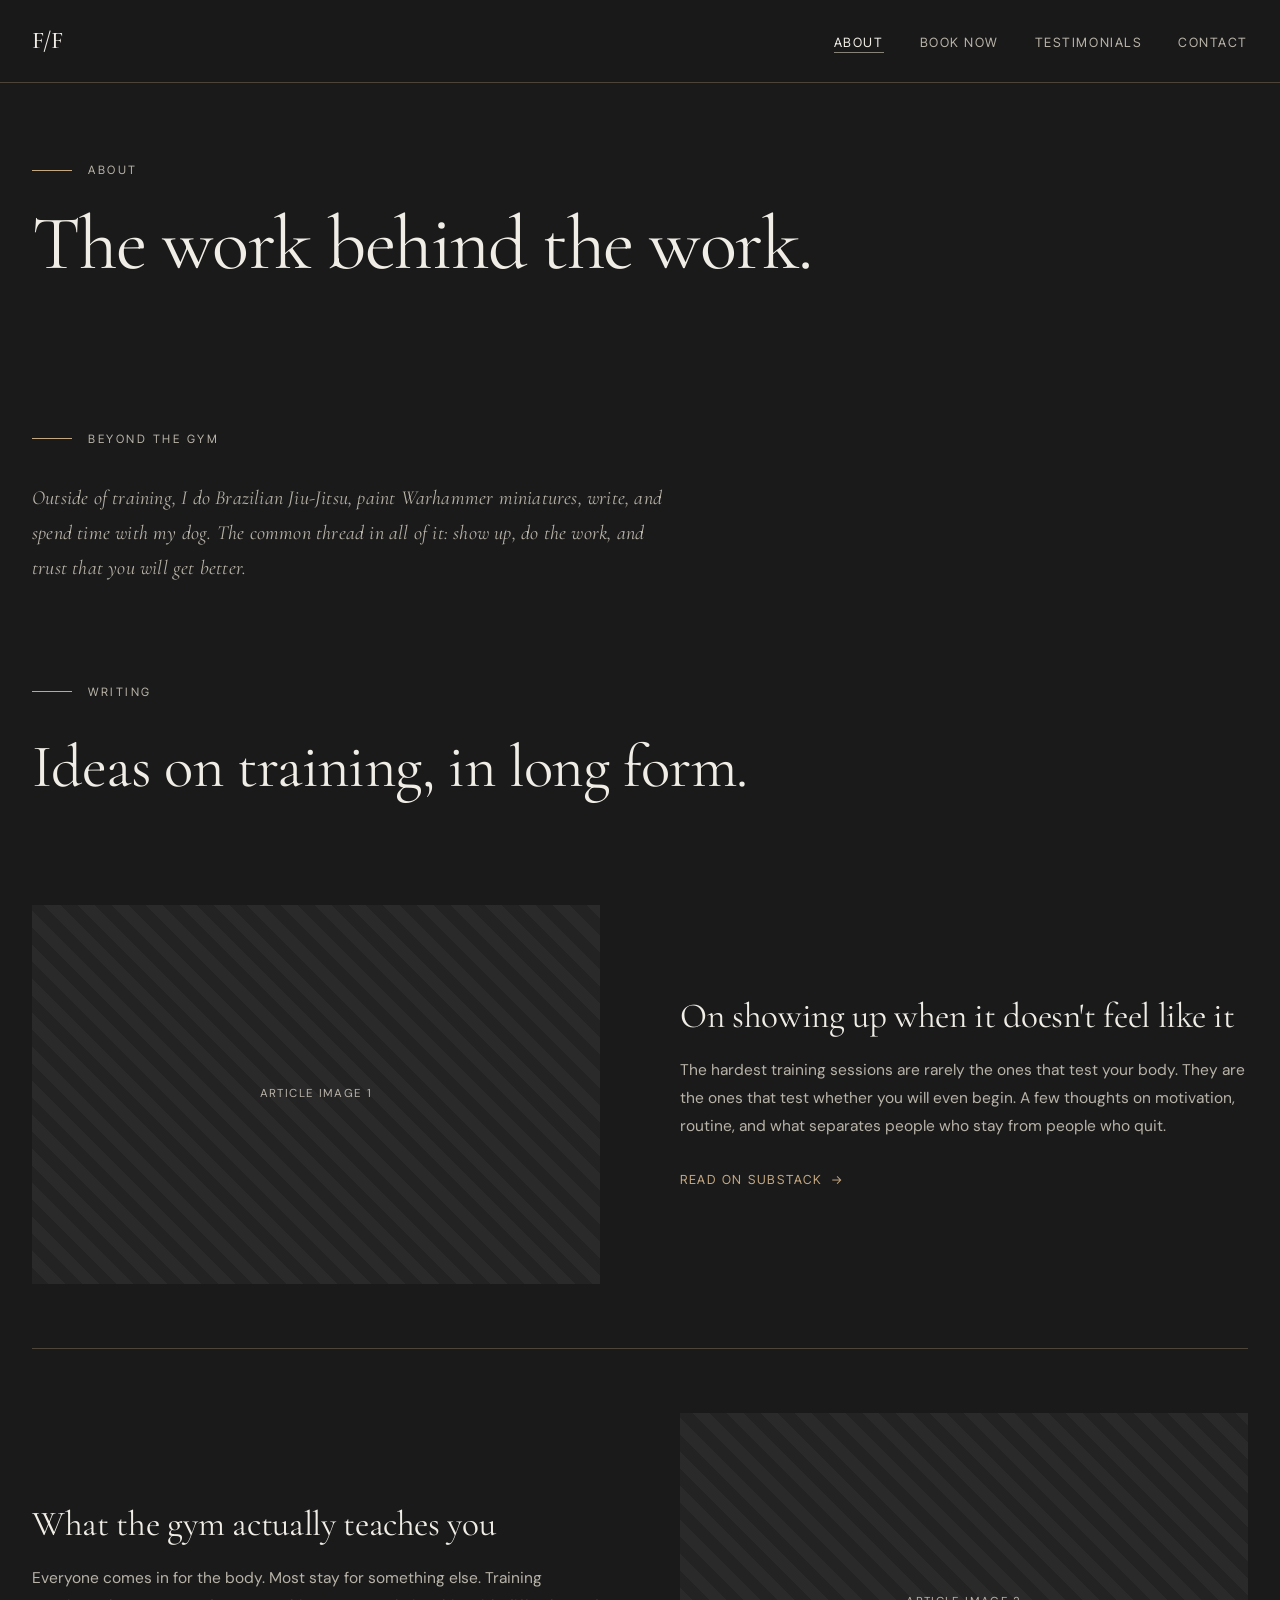
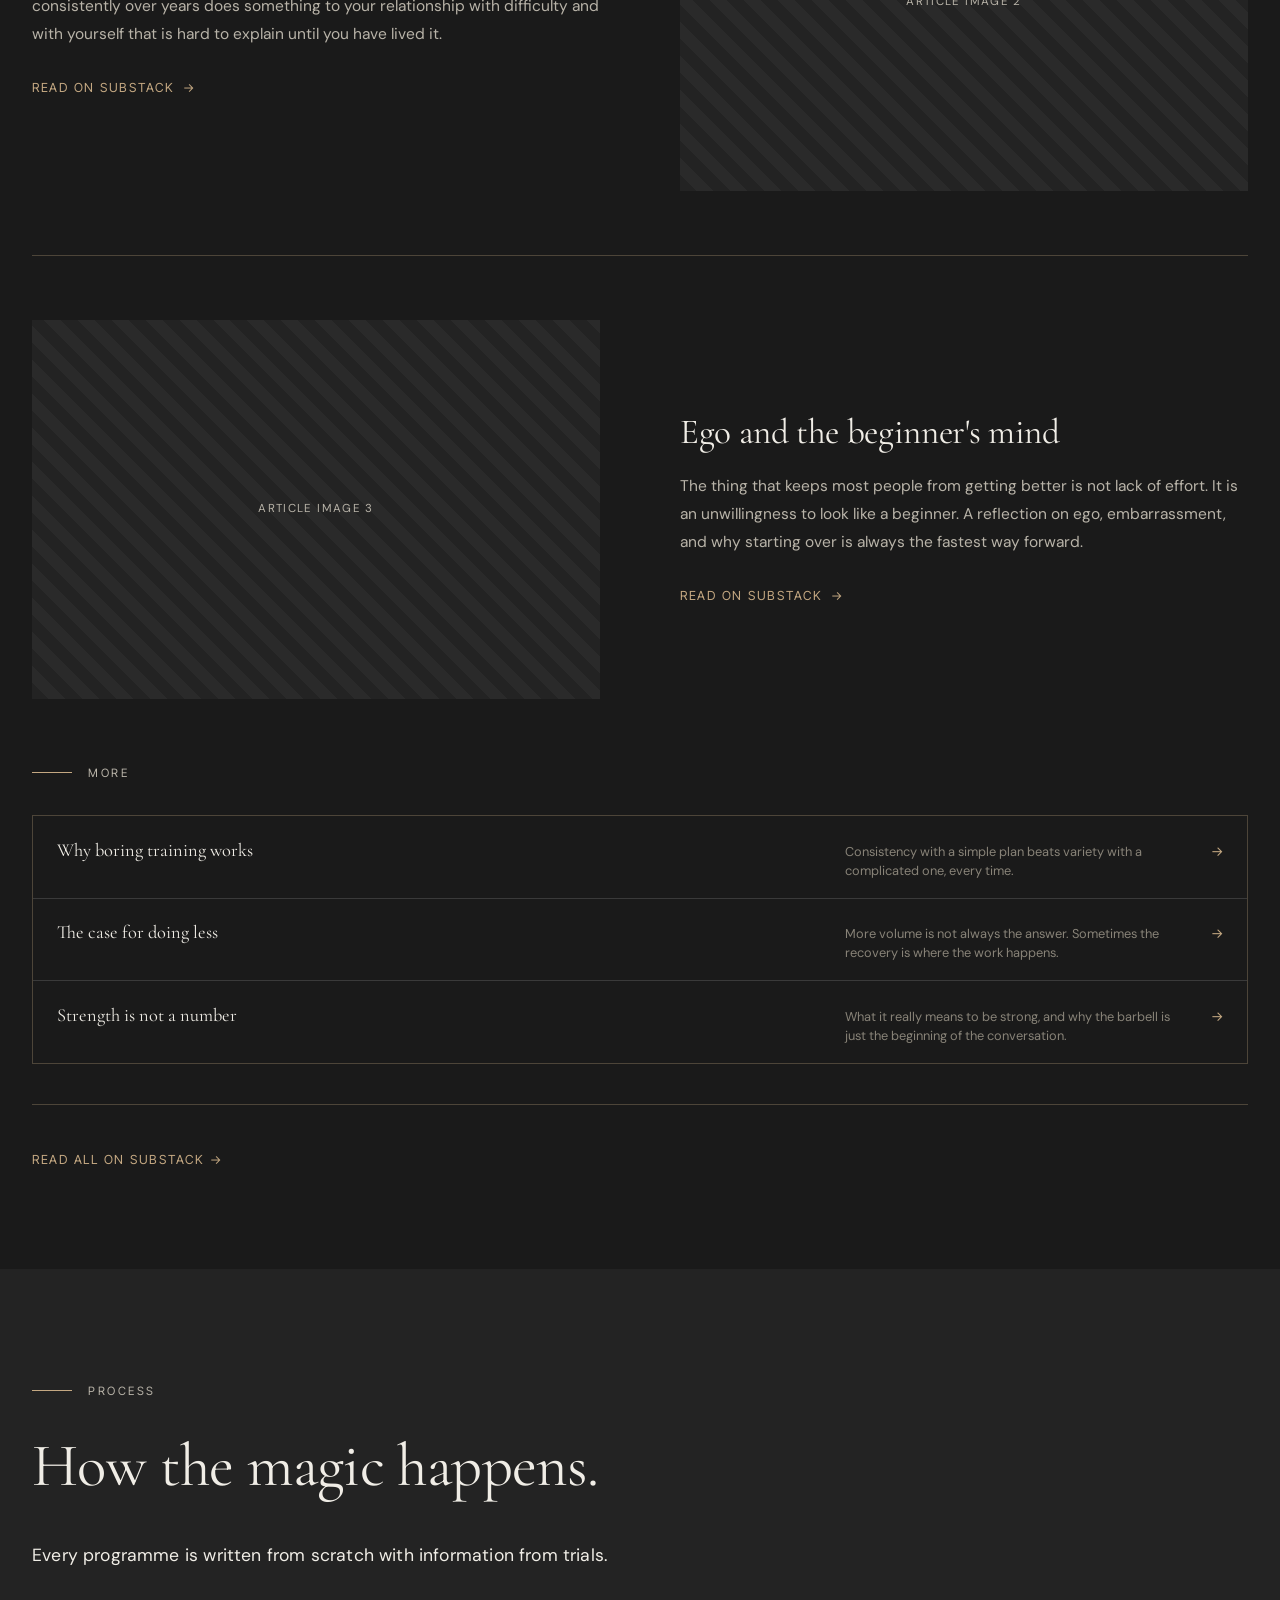
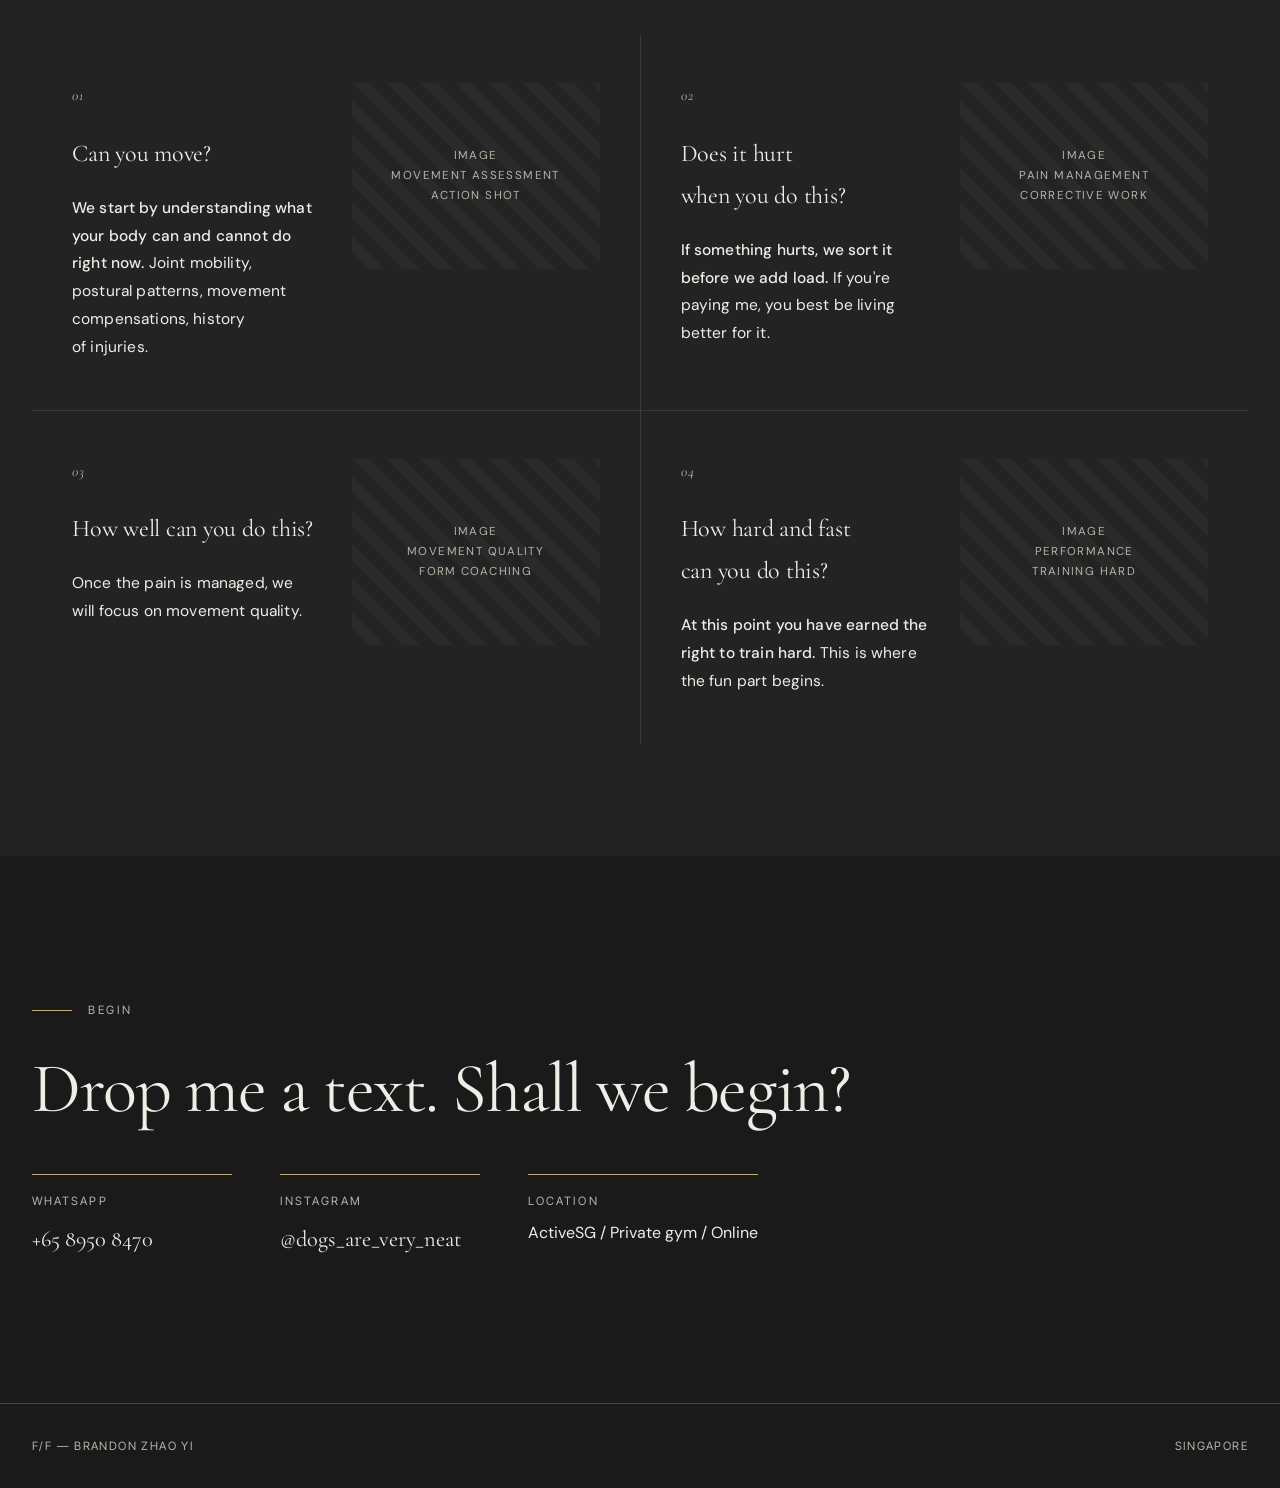
==== commit 779689af: "Switch body font to DM Sans, remove italic heading splits, add placeholder articles - Body text now " ====
--- a/about.html
+++ b/about.html
@@ -6,7 +6,7 @@
 <title>About — F/F | Brandon Zhao Yi</title>
 <link rel="preconnect" href="https://fonts.googleapis.com" />
 <link rel="preconnect" href="https://fonts.gstatic.com" crossorigin />
-<link href="https://fonts.googleapis.com/css2?family=Cormorant+Garamond:ital,wght@0,300;0,400;0,500;1,300;1,400&family=Inter+Tight:wght@300;400;500&display=swap" rel="stylesheet" />
+<link href="https://fonts.googleapis.com/css2?family=Cormorant+Garamond:ital,wght@0,300;0,400;0,500;1,300;1,400&family=DM+Sans:wght@300;400;500&family=Inter+Tight:wght@300;400;500&display=swap" rel="stylesheet" />
 <link rel="stylesheet" href="styles.css" />
 </head>
 <body data-page="about">
@@ -23,7 +23,7 @@
 
 <div class="page-hero">
   <div class="page-hero-label reveal-up">About</div>
-  <h1 class="reveal-up delay-1">The work <em>behind the work.</em></h1>
+  <h1 class="reveal-up delay-1">The work behind the work.</h1>
 </div>
 
 <!-- Personal intro — shown when aboutIntro is filled in data.js -->
--- a/styles.css
+++ b/styles.css
@@ -27,12 +27,29 @@
 body {
   background: var(--bg);
   color: var(--text);
-  font-family: 'Inter Tight', sans-serif;
+  font-family: 'DM Sans', sans-serif;
   font-weight: 400;
-  line-height: 1.7;
+  line-height: 1.75;
   overflow-x: hidden;
   -webkit-font-smoothing: antialiased;
   font-size: 16px;
+}
+
+/* UI elements stay condensed Inter Tight */
+nav, footer, .section-label, .page-hero-label, .hero-meta,
+.testimonial cite, .contact-method .label,
+.article-read-link, .articles-substack a,
+.pack-detail-list li, .btn-book, .nav-links a,
+.nav-card-title, .article-archive-arrow {
+  font-family: 'Inter Tight', sans-serif;
+}
+
+h1, h2, h3, h4 {
+  text-wrap: balance;
+}
+
+p {
+  text-wrap: pretty;
 }
 
 /* ── NAV ─────────────────────────────────────────────── */
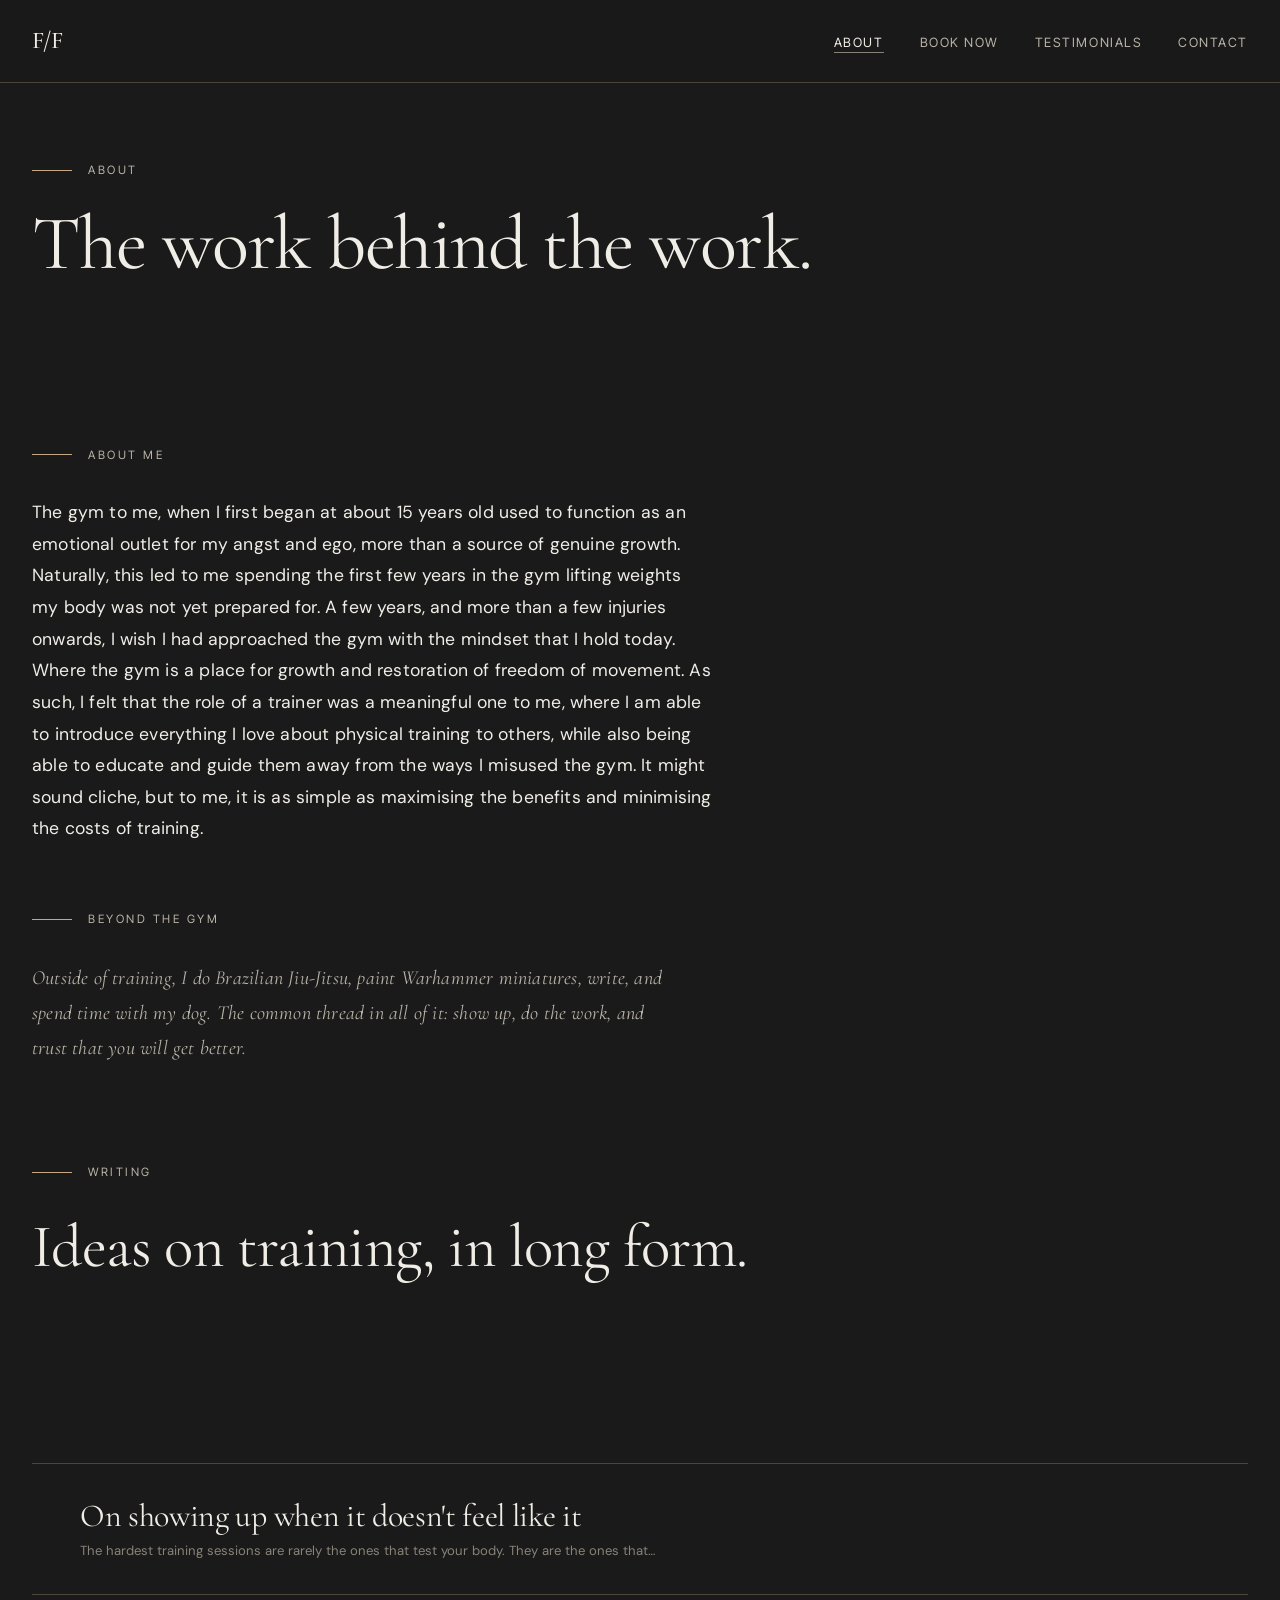
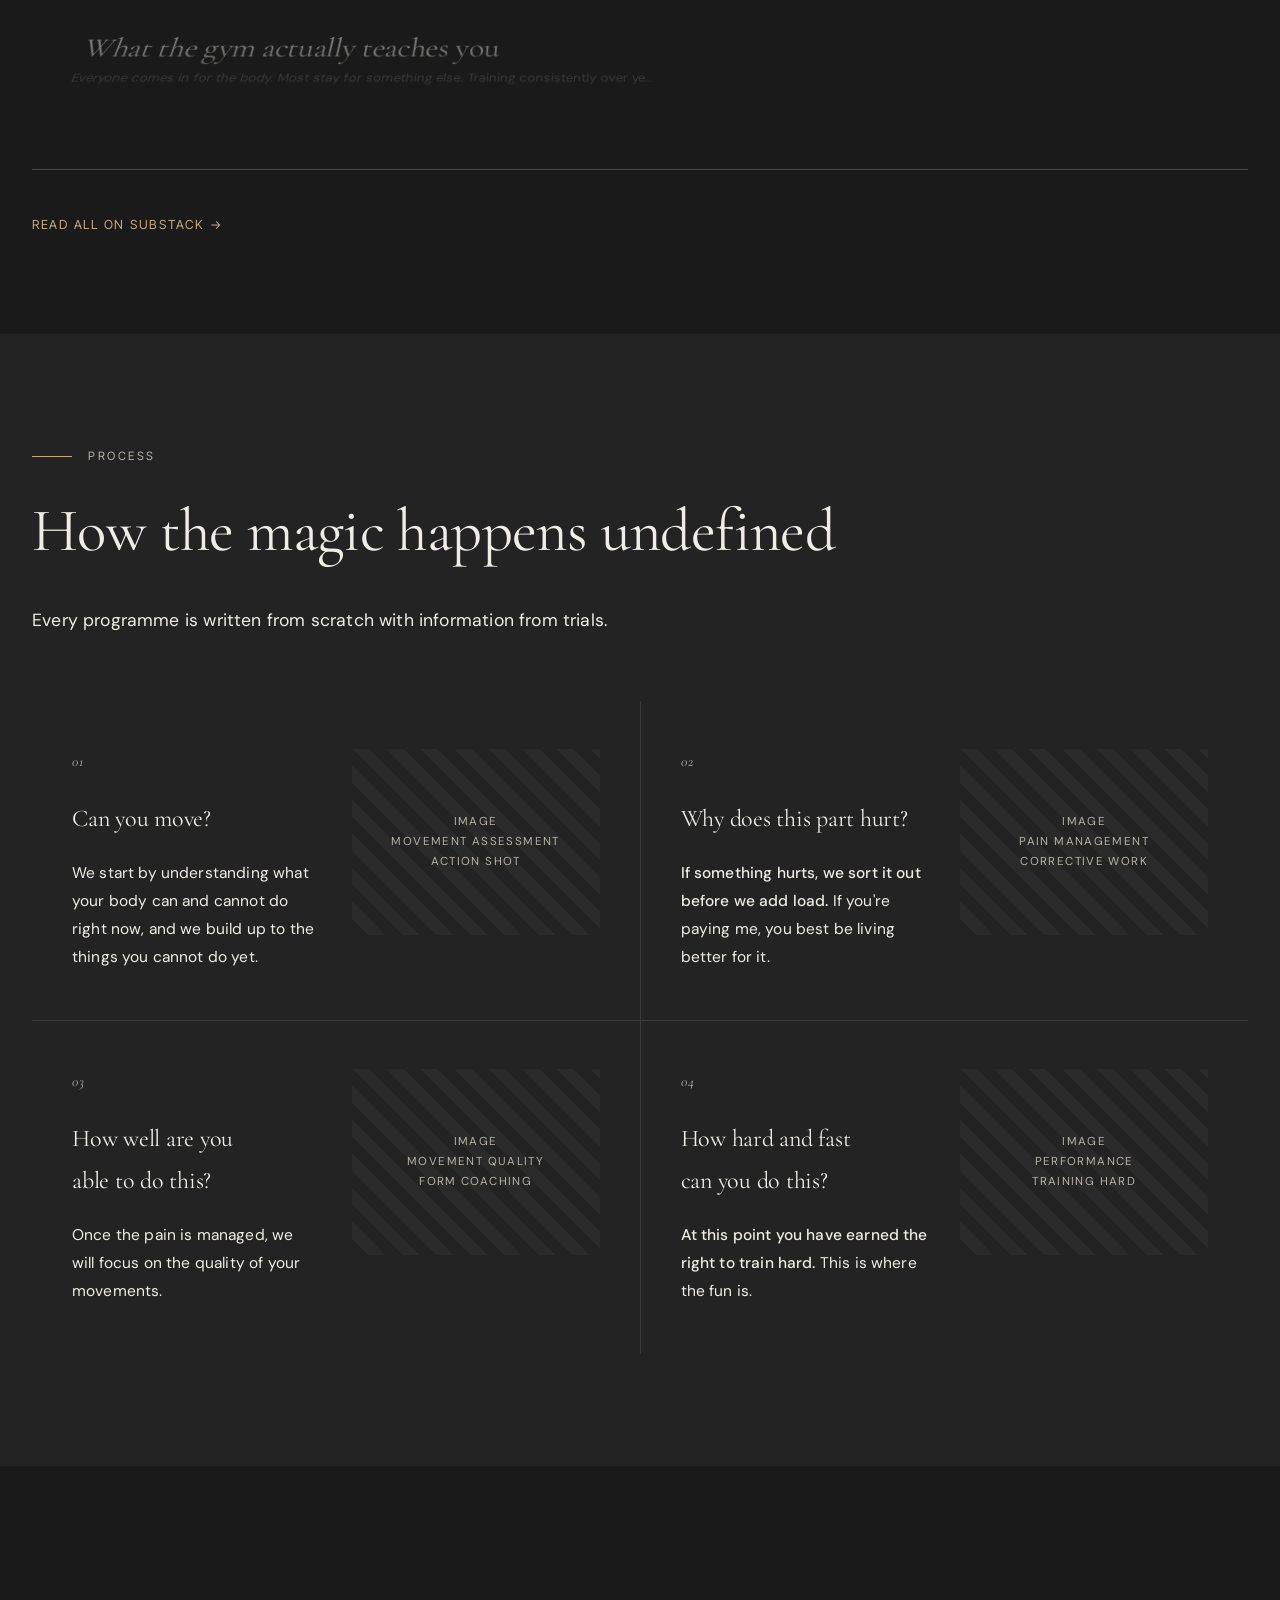
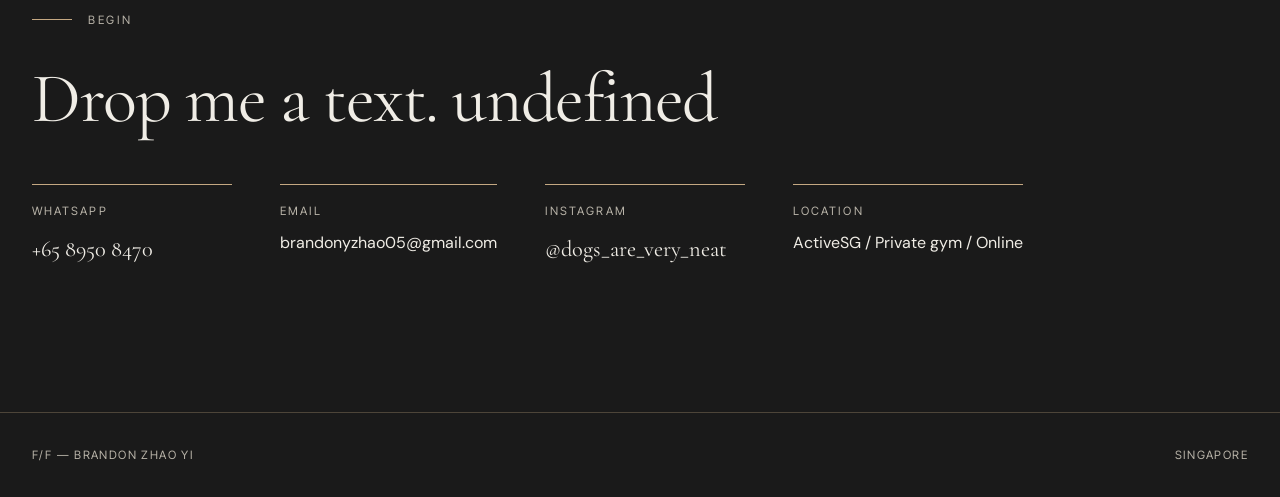
==== commit 5ae0793f: "Replace article layout with cylinder drum scroll effect All articles (1-6) now live in a single drum" ====
--- a/about.html
+++ b/about.html
@@ -43,13 +43,9 @@
   <div class="section-label reveal-up">Writing</div>
   <h2 class="section-headline reveal-up delay-1" id="articlesHeading"></h2>
 
-  <!-- 3 featured articles with alternating image/text layout -->
-  <div id="articlesFeatured"></div>
-
-  <!-- Scrollable archive of older articles -->
-  <div id="articlesArchiveWrapper">
-    <div class="section-label reveal-up">More</div>
-    <div class="articles-archive" id="articlesArchive"></div>
+  <!-- Drum / cylinder scroller — all articles rendered here by site.js -->
+  <div class="articles-drum-viewport" id="articlesDrum">
+    <div class="articles-drum-track" id="articlesDrumTrack"></div>
   </div>
 
   <!-- Link to full Substack -->
--- a/styles.css
+++ b/styles.css
@@ -38,9 +38,9 @@
 /* UI elements stay condensed Inter Tight */
 nav, footer, .section-label, .page-hero-label, .hero-meta,
 .testimonial cite, .contact-method .label,
-.article-read-link, .articles-substack a,
+.articles-substack a,
 .pack-detail-list li, .btn-book, .nav-links a,
-.nav-card-title, .article-archive-arrow {
+.nav-card-title {
   font-family: 'Inter Tight', sans-serif;
 }
 
@@ -644,130 +644,101 @@
   letter-spacing: 0.01em;
 }
 
-/* ── ARTICLES (about page) ───────────────────────────── */
+/* ── ARTICLES — drum / cylinder scroller (about page) ── */
 .articles-section {
   padding: 6rem 2rem;
   max-width: 1400px;
   margin: 0 auto;
 }
 
-/* Featured articles: alternating image/text */
-.articles-featured {
+/* Viewport window — clips the drum and applies the fade mask */
+.articles-drum-viewport {
+  position: relative;
+  height: 400px;
+  overflow: hidden;
   margin-top: 3rem;
-}
-
-.article-featured {
-  display: grid;
-  grid-template-columns: 1fr 1fr;
-  gap: 5rem;
-  align-items: center;
-  padding: 4rem 0;
-  border-bottom: 1px solid var(--beige-subtle);
-}
-
-.article-featured:last-child {
-  border-bottom: none;
-}
-
-/* Even articles: swap image and text order */
-.article-featured:nth-child(even) .article-featured-image { order: 2; }
-.article-featured:nth-child(even) .article-featured-text  { order: 1; }
-
-.article-featured-image {
-  aspect-ratio: 3/2;
-  background: var(--bg-alt);
-  position: relative;
-  overflow: hidden;
-}
-
-.article-featured-text h3 {
-  font-family: 'Cormorant Garamond', serif;
+  /* Gradient mask: fades items near top/bottom to sell the curved surface */
+  -webkit-mask-image: linear-gradient(
+    to bottom,
+    transparent 0%,
+    black 22%,
+    black 78%,
+    transparent 100%
+  );
+  mask-image: linear-gradient(
+    to bottom,
+    transparent 0%,
+    black 22%,
+    black 78%,
+    transparent 100%
+  );
+}
+
+/* Center selection indicator — two thin beige lines around the active item */
+.articles-drum-viewport::before,
+.articles-drum-viewport::after {
+  content: '';
+  position: absolute;
+  left: 0; right: 0;
+  height: 1px;
+  background: var(--beige-subtle);
+  z-index: 2;
+  pointer-events: none;
+}
+.articles-drum-viewport::before { top:    calc(50% - 66px); }
+.articles-drum-viewport::after  { bottom: calc(50% - 66px); }
+
+/* Scrollable track inside the viewport */
+.articles-drum-track {
+  height: 100%;
+  overflow-y: scroll;
+  scroll-snap-type: y mandatory;
+  scrollbar-width: none;
+  -ms-overflow-style: none;
+}
+.articles-drum-track::-webkit-scrollbar { display: none; }
+
+/* Padding top / bottom so first and last item can be centred */
+.article-drum-pad {
+  height: 135px; /* (400 / 2) - (130 / 2) = 135 */
+  flex-shrink: 0;
+}
+
+/* Individual article row on the drum */
+.article-drum-item {
+  height: 130px;
+  scroll-snap-align: center;
+  display: flex;
+  flex-direction: column;
+  justify-content: center;
+  padding: 0 3rem;
+  text-decoration: none;
+  color: var(--text);
+  transform-origin: center center;
+  will-change: transform, opacity;
+  transition: opacity 0.06s linear;
+  cursor: pointer;
+}
+
+.article-drum-title {
+  font-family: 'Cormorant Garamond', serif;
+  font-size: clamp(1.4rem, 2.8vw, 2rem);
   font-weight: 400;
-  font-size: clamp(1.6rem, 3vw, 2.2rem);
   line-height: 1.2;
   letter-spacing: -0.01em;
   color: var(--text);
-  margin-bottom: 1.25rem;
-}
-
-.article-featured-text p {
-  font-size: 0.97rem;
-  color: var(--text-soft);
-  line-height: 1.8;
-  margin-bottom: 1.5rem;
-  max-width: 55ch;
-}
-
-.article-read-link {
-  font-family: 'Inter Tight', sans-serif;
-  font-size: 0.78rem;
-  letter-spacing: 0.14em;
-  text-transform: uppercase;
-  color: var(--beige);
-  text-decoration: none;
-  display: inline-flex;
-  align-items: center;
-  gap: 0.5rem;
-  transition: gap 0.25s ease;
-}
-
-.article-read-link:hover { gap: 0.9rem; }
-
-/* Archive scroller */
-.articles-archive-wrapper {
-  margin-top: 4rem;
-  padding-top: 3rem;
-  border-top: 1px solid var(--beige-subtle);
-}
-
-.articles-archive-wrapper .section-label {
-  margin-bottom: 1.25rem;
-}
-
-.articles-archive {
-  max-height: 280px;
-  overflow-y: auto;
-  border: 1px solid var(--beige-subtle);
-  scrollbar-width: thin;
-  scrollbar-color: var(--beige-subtle) transparent;
-}
-
-.articles-archive::-webkit-scrollbar       { width: 4px; }
-.articles-archive::-webkit-scrollbar-track { background: transparent; }
-.articles-archive::-webkit-scrollbar-thumb { background: var(--beige-subtle); border-radius: 2px; }
-
-.article-archive-item {
-  display: flex;
-  align-items: baseline;
-  gap: 1.5rem;
-  padding: 1.1rem 1.5rem;
-  border-bottom: 1px solid var(--line);
-  text-decoration: none;
-  color: var(--text);
-  transition: background 0.2s;
-}
-
-.article-archive-item:last-child { border-bottom: none; }
-.article-archive-item:hover      { background: rgba(240, 237, 230, 0.04); }
-
-.article-archive-title {
-  font-family: 'Cormorant Garamond', serif;
-  font-size: 1.15rem;
-  color: var(--text);
-  flex: 1;
-}
-
-.article-archive-excerpt {
-  font-size: 0.8rem;
+}
+
+.article-drum-excerpt {
+  font-family: 'DM Sans', sans-serif;
+  font-size: 0.82rem;
   color: var(--text-muted);
-  max-width: 38ch;
+  margin-top: 0.35rem;
   line-height: 1.5;
-}
-
-.article-archive-arrow {
-  color: var(--beige);
-  font-size: 0.85rem;
-  flex-shrink: 0;
+  max-width: 64ch;
+  overflow: hidden;
+  white-space: nowrap;
+  text-overflow: ellipsis;
 }
 
 /* "Read all on Substack" link */
@@ -1125,16 +1096,12 @@
 
   .services-overview-section { padding: 3rem 1.25rem 1rem; }
 
-  /* Articles mobile */
+  /* Articles drum mobile */
   .articles-section { padding: 4rem 1.25rem; }
-  .article-featured {
-    grid-template-columns: 1fr;
-    gap: 2rem;
-    padding: 3rem 0;
-  }
-  .article-featured:nth-child(even) .article-featured-image { order: 0; }
-  .article-featured:nth-child(even) .article-featured-text  { order: 0; }
-  .article-archive-excerpt { display: none; }
+  .articles-drum-viewport { height: 340px; }
+  .article-drum-item { padding: 0 1rem; }
+  .article-drum-title { font-size: 1.25rem; }
+  .article-drum-excerpt { display: none; }
 
   /* Hobbies mobile */
   .hobbies-section { padding: 3rem 1.25rem 0; }
